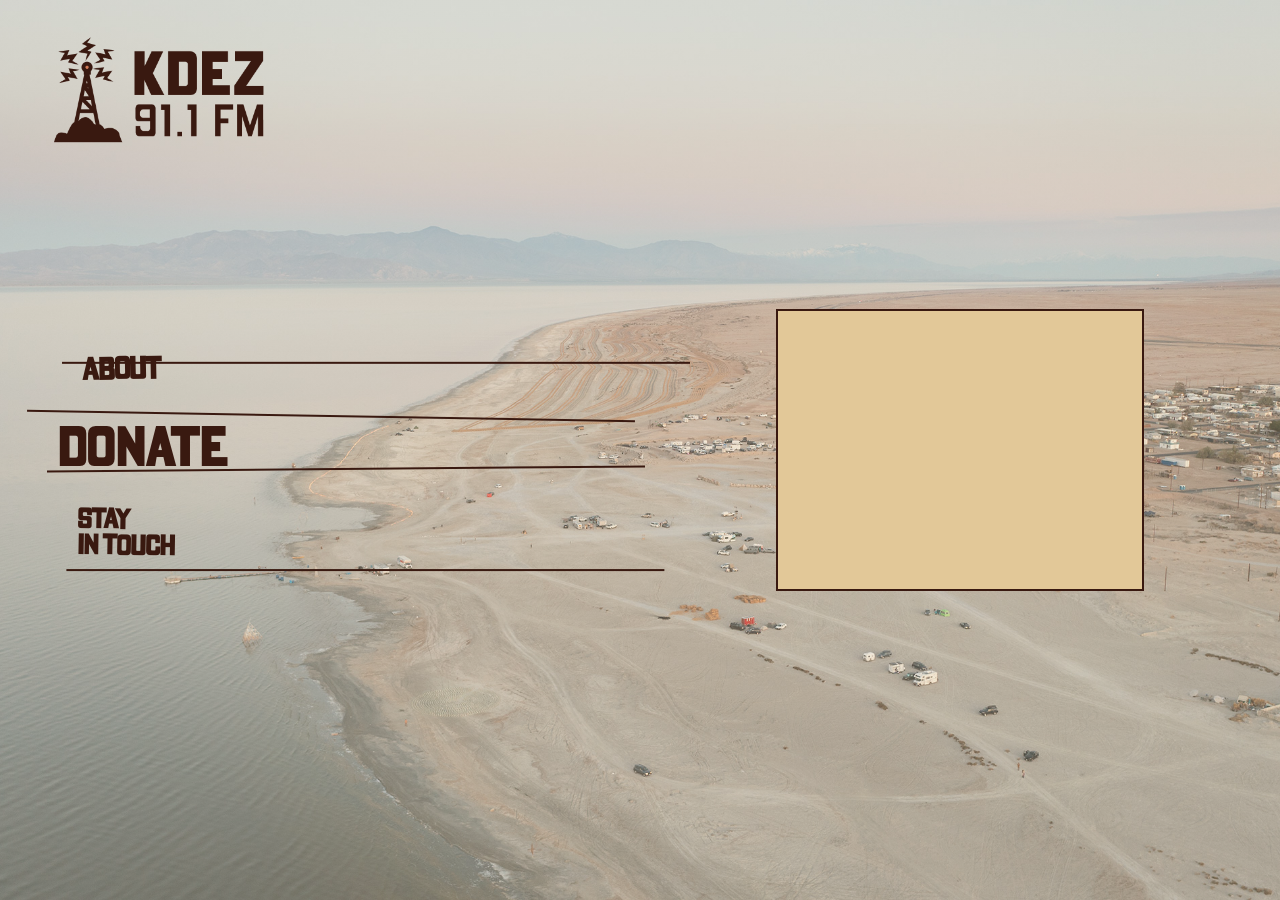
==== index.html @ b92d2cd9 "Initial commit: kdez911.fm site Co-Authored-By: Claude Opus 4.8 <noreply@anthropic.com>" ====
<!DOCTYPE html>
<html lang="en">
<head>
    <meta charset="UTF-8">
    <meta name="viewport" content="width=device-width, initial-scale=1.0">
    <title>KDEZ</title>
    <link rel="stylesheet" href="styles.css">
</head>
<body class="landing-page">
    <a href="index.html" style="position: absolute; top: 2rem; left: 2rem; z-index: 100;">
        <img src="KDEZ_Logo.webp" alt="KDEZ Logo" style="max-width: 250px; height: auto;">
    </a>
    <div class="container">
        <div class="content-wrapper">
            <nav class="chaotic-menu">
                <a href="about.html" class="menu-item size-l has-line offset-1">About</a>
                <a href="donate.html" class="menu-item size-xl has-lines-tb offset-2">Donate</a>
                <a href="stay-in-touch.html" class="menu-item size-m has-line-bottom offset-3">Stay<br>in Touch</a>
            </nav>
            
            <main class="content-area">
                <div class="text-content player-content">
                    <iframe src="http://5.78.179.167/public/kdez911/embed" 
                            frameborder="0" 
                            style="width: 100%; height: 100%; min-height: 150px; border: 0; background-color: var(--bg-color); flex: 1;">
                    </iframe>
                </div>
            </main>
        </div>
    </div>
</body>
</html>
---- styles.css ----
@font-face {
    font-family: 'LobbyCard';
    src: url('LobbyCardJNL.otf') format('opentype');
    font-weight: normal;
    font-style: normal;
}

@import url('https://fonts.googleapis.com/css2?family=Courier+Prime:ital,wght@0,400;0,700;1,400;1,700&display=swap');

:root {
    --bg-color: #e2c898;
    --text-color: #391910;
    --accent-color: #391910;
}

* {
    box-sizing: border-box;
    margin: 0;
    padding: 0;
}

body {
    background-color: var(--bg-color);
    color: var(--text-color);
    font-family: 'LobbyCard', monospace;
    overflow-x: hidden;
    min-height: 100vh;
    display: flex;
    justify-content: center;
}

body.landing-page {
    background-image: linear-gradient(rgba(226, 200, 152, 0.3), rgba(226, 200, 152, 0.3)), url('SCOTT_LONDON_0733-1-2.jpg');
    background-size: cover;
    background-position: center;
    background-attachment: fixed;
    background-color: var(--bg-color);
}

body.donate-page {
    background-image: linear-gradient(rgba(226, 200, 152, 0.3), rgba(226, 200, 152, 0.3)), url('VOSS_AMBIENCE-1.jpg');
    background-size: contain;
    background-repeat: no-repeat;
    background-position: center;
    background-attachment: fixed;
    background-color: var(--bg-color);
}

body.stay-in-touch-page {
    background-image: linear-gradient(rgba(226, 200, 152, 0.3), rgba(226, 200, 152, 0.3)), url('SLABS_KDEZ-4.jpg');
    background-size: cover;
    background-position: center;
    background-attachment: fixed;
    background-color: var(--bg-color);
}

.container {
    display: flex;
    width: 100%;
    max-width: 1200px;
    padding: 2rem;
    position: relative;
    min-height: 100vh;
    align-items: center;
}

/* --- Chaotic Menu --- */
.chaotic-menu {
    display: flex;
    flex-direction: column;
    justify-content: center;
    width: 50%;
    gap: 1.5rem;
    padding: 2.5rem 0;
}

.menu-item {
    text-decoration: none;
    color: var(--text-color);
    display: inline-block;
    position: relative;
    line-height: 0.8;
    letter-spacing: -2px;
    transition: transform 0.2s ease, text-shadow 0.2s ease;
}

.menu-item:hover {
    transform: scale(1.05) rotate(-2deg);
}

.size-l {
    font-size: 2rem;
}

.size-xl {
    font-size: 3.5rem;
}

.size-m {
    font-size: 1.8rem;
    line-height: 0.9;
}

.offset-1 {
    transform: translateX(10px) rotate(-1deg);
}

.offset-2 {
    transform: translateX(-15px) translateY(-10px);
    margin-top: 2rem;
}

.offset-3 {
    transform: translateX(5px) translateY(10px) rotate(1deg);
}

/* Lines going through text randomly */
.has-line::before {
    content: '';
    position: absolute;
    top: 50%;
    left: -20px;
    right: -40px;
    height: 2px;
    background-color: var(--text-color);
    opacity: 1;
    transform: rotate(1deg);
    z-index: -1;
    filter: url(#rough-edge); /* For later refinement if needed */
}

.has-line-bottom::after {
    content: '';
    position: absolute;
    bottom: -10px;
    left: -10px;
    right: -20px;
    height: 2px;
    background-color: var(--text-color);
    opacity: 1;
    transform: rotate(-1deg);
}

.has-lines-tb::before {
    content: '';
    position: absolute;
    top: -5px;
    left: -30px;
    right: -10px;
    height: 2px;
    background-color: var(--text-color);
    opacity: 1;
    transform: rotate(1deg);
}

.has-lines-tb::after {
    content: '';
    position: absolute;
    bottom: -5px;
    left: -10px;
    right: -20px;
    height: 2px;
    background-color: var(--text-color);
    opacity: 1;
    transform: rotate(-0.5deg);
}

/* --- Content Area --- */
.content-area {
    display: flex;
    flex-direction: column;
    justify-content: center;
    align-items: flex-end;
    width: 50%;
    position: relative;
    padding-right: 4rem;
}

.hero-text {
    display: flex;
    flex-direction: column;
    align-items: flex-end;
    margin-top: 10rem;
    position: relative;
}

.text-content {
    font-family: 'Courier Prime', monospace;
    font-size: 1rem;
    max-width: 600px;
    margin-top: 2rem;
    line-height: 1.6;
    background: rgba(226, 200, 152, 1);
    padding: 2rem;
    border: 2px solid var(--text-color);
}

.text-content p {
    margin-bottom: 1rem;
}

.text-content ul {
    margin-left: 2rem;
    margin-bottom: 1rem;
}

.yellow-scratch {
    color: var(--accent-color);
    font-size: 6rem;
    letter-spacing: -3px;
    transform: translateY(20px) translateX(-20px) rotate(-3deg);
    z-index: 2;
}

.black-scratch {
    color: var(--text-color);
    font-size: 8rem;
    letter-spacing: -5px;
    z-index: 1;
}



.content-wrapper {
    display: flex;
    width: 100%;
    align-items: stretch;
}

.player-content {
    margin-top: 0;
    height: 100%;
    display: flex;
    flex-direction: column;
}

/* Media Query for Mobile */
@media (max-width: 768px) {
    .container {
        flex-direction: column;
        padding-top: 6rem;
    }
    .content-wrapper {
        flex-direction: column;
        gap: 2rem;
    }
    .chaotic-menu {
        width: 100%;
        align-items: center;
        gap: 1rem;
    }
    .content-area {
        width: 100%;
        align-items: center;
        margin-top: 2rem;
        padding-right: 0;
    }
    .hero-text {
        align-items: center;
        margin-top: 2rem;
    }
    .text-content {
        padding: 1.5rem;
        font-size: 1rem;
        margin-top: 1rem;
    }
    .yellow-scratch {
        font-size: 4rem;
        transform: translateY(10px) translateX(-10px) rotate(-3deg);
    }
    .black-scratch {
        font-size: 5rem;
    }
    
    /* Make menu smaller on mobile */
    .size-l { font-size: 1.6rem; }
    .size-xl { font-size: 2.8rem; }
    .size-m { font-size: 1.4rem; }
    
    .offset-2 { margin-top: 1rem; }

    /* Shrink the absolute logo on mobile */
    a[href="index.html"] {
        top: 1rem !important;
        left: 1rem !important;
    }
    a[href="index.html"] img {
        max-width: 140px !important;
    }
    
    /* Donate Page Buttons */
    .form-style-btn {
        font-size: 2rem !important; /* Scale down slightly on mobile */
    }
}
/* --- Global Utilities --- */
.form-style-btn:hover {
    transform: scale(1.05) !important;
}

/* --- MailerLite Custom Styling --- */
.ml-embedded, .ml-embedded form, .ml-embedded div, .ml-embedded *,
[id^="mlb2-"], [id^="mlb2-"] *, .ml-form-embedContainer, .ml-form-align-center, .ml-form-embedWrapper {
    background-color: transparent !important;
    color: var(--text-color) !important;
    font-family: 'Courier Prime', monospace !important;
}

.ml-embedded h1, .ml-embedded h2, .ml-embedded h3, .ml-embedded h4, .ml-embedded p, [id^="mlb2-"] h1, [id^="mlb2-"] h2, [id^="mlb2-"] h3, [id^="mlb2-"] h4, [id^="mlb2-"] p {
    display: none !important;
}

.ml-embedded .ml-form-embedWrapper {
    padding: 0 !important;
}

.ml-embedded form {
    display: flex !important;
    flex-direction: column !important;
    gap: 1rem !important;
    max-width: 100% !important;
}

.ml-embedded input[type="email"], 
.ml-embedded input[type="text"] {
    padding: 1rem !important;
    font-family: 'Courier Prime', monospace !important;
    border: 2px solid var(--text-color) !important;
    background: var(--bg-color) !important;
    font-size: 1.25rem !important;
    color: var(--text-color) !important;
    box-shadow: none !important;
    border-radius: 0 !important;
    width: 100% !important;
    box-sizing: border-box !important;
}

.ml-embedded button {
    padding: 1rem !important;
    font-family: 'LobbyCard', monospace !important;
    font-size: 2.5rem !important;
    border: 2px solid var(--text-color) !important;
    background: var(--text-color) !important;
    color: var(--bg-color) !important;
    cursor: pointer !important;
    transition: transform 0.2s ease !important;
    border-radius: 0 !important;
    margin-top: 1rem !important;
    width: 100% !important;
}

.ml-embedded button:hover {
    transform: scale(1.05) !important;
}
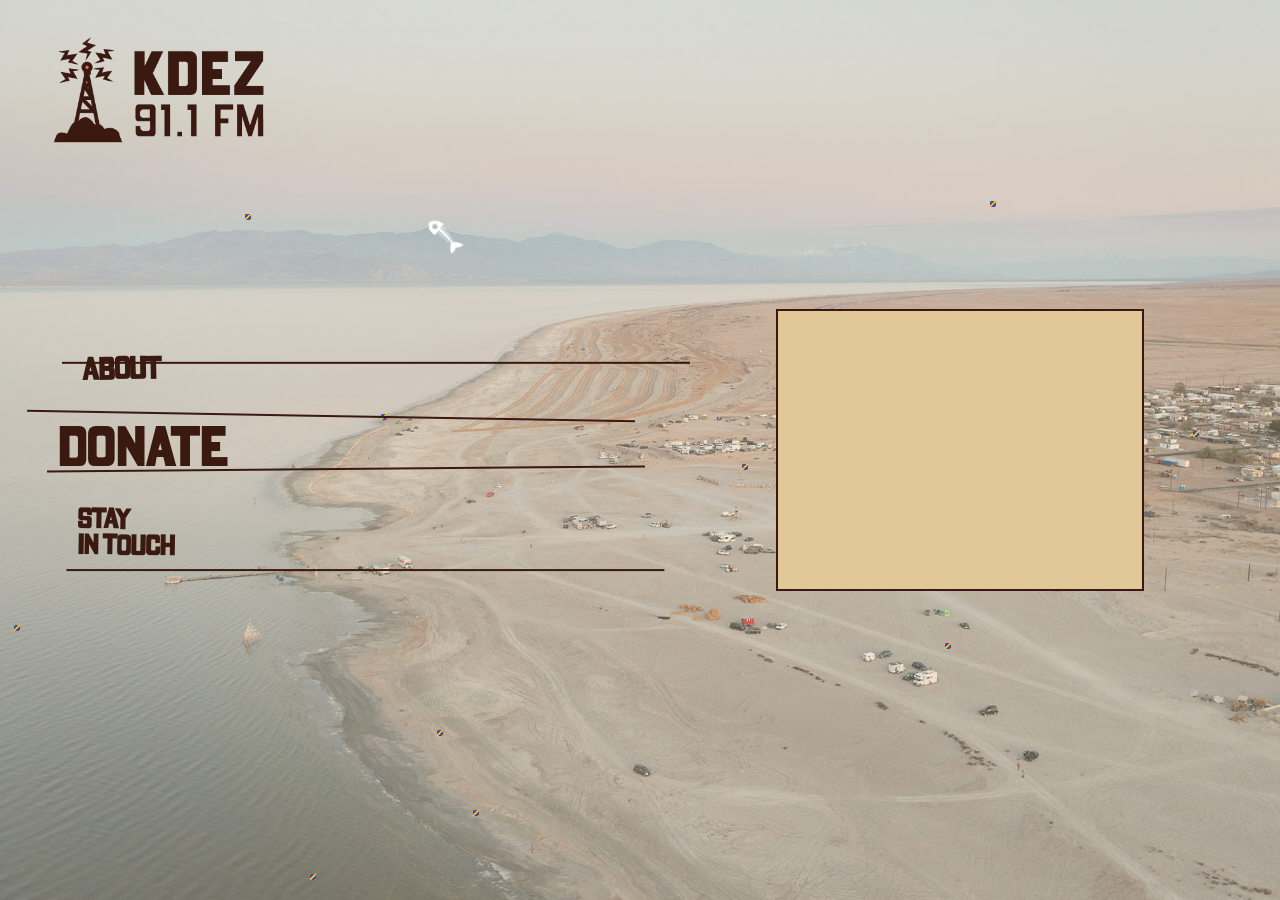
==== commit 69d0dbbc: "Add homepage animations: rainbow glitch gifs + fish dolphin-jump - Rainbow pixel-glitch gifs (6px) p" ====
--- a/index.html
+++ b/index.html
@@ -7,6 +7,8 @@
     <link rel="stylesheet" href="styles.css">
 </head>
 <body class="landing-page">
+    <div class="glitch-layer" id="glitchLayer" aria-hidden="true"></div>
+    <div class="fish-layer" id="fishLayer" aria-hidden="true"></div>
     <a href="index.html" style="position: absolute; top: 2rem; left: 2rem; z-index: 100;">
         <img src="KDEZ_Logo.webp" alt="KDEZ Logo" style="max-width: 250px; height: auto;">
     </a>
@@ -20,7 +22,7 @@
             
             <main class="content-area">
                 <div class="text-content player-content">
-                    <iframe src="http://5.78.179.167/public/kdez911/embed" 
+                    <iframe src="https://stream.kdez911.fm/public/kdez911/embed" 
                             frameborder="0" 
                             style="width: 100%; height: 100%; min-height: 150px; border: 0; background-color: var(--bg-color); flex: 1;">
                     </iframe>
@@ -28,5 +30,281 @@
             </main>
         </div>
     </div>
+
+    <script>
+    /* --- Shared water mask (controlNetH2O): single source of truth for both animations.
+       Opaque (alpha>128) pixels = the water region where the fish jump. --- */
+    window.KDEZ = window.KDEZ || {};
+    KDEZ.mask = (function () {
+        var MASK_SRC = 'SCOTT_LONDON_0733-1-2-controlNetH2O.png';
+        var BG_W = 2000, BG_H = 1333, MASK_W = 600, MASK_H = 400;
+        var data = null;   // mask RGBA bytes, or null if unreadable
+        var water = [];     // flat [mx, my, ...] opaque (water) pixels
+        var ready = false;
+        var cbs = [];
+
+        function rand(a, b) { return Math.random() * (b - a) + a; }
+
+        // background-size: cover, centered, fixed -> map mask space <-> screen
+        function mapping() {
+            var W = window.innerWidth, H = window.innerHeight;
+            var scale = Math.max(W / BG_W, H / BG_H);
+            var dispW = BG_W * scale, dispH = BG_H * scale;
+            var offX = (W - dispW) / 2, offY = (H - dispH) / 2;
+            return {
+                W: W, H: H,
+                toScreen: function (mx, my) {
+                    return { x: offX + (mx / MASK_W) * dispW, y: offY + (my / MASK_H) * dispH };
+                },
+                toMask: function (sx, sy) {
+                    return { mx: ((sx - offX) / dispW) * MASK_W, my: ((sy - offY) / dispH) * MASK_H };
+                }
+            };
+        }
+
+        function alphaAt(mx, my) {
+            mx |= 0; my |= 0;
+            if (!data || mx < 0 || my < 0 || mx >= MASK_W || my >= MASK_H) return 0;
+            return data[(my * MASK_W + mx) * 4 + 3];
+        }
+
+        // is this screen point over the opaque (water) region?
+        function isWater(sx, sy) {
+            if (!ready) return false;
+            var m = mapping().toMask(sx, sy);
+            return alphaAt(m.mx, m.my) > 128;
+        }
+
+        // pick a random on-screen water point (for the fish launch/landing)
+        function pickWater(map) {
+            if (!ready) return { x: rand(0, map.W), y: rand(0, map.H) };
+            for (var t = 0; t < 80; t++) {
+                var idx = Math.floor(rand(0, water.length / 2)) * 2;
+                var p = map.toScreen(water[idx], water[idx + 1]);
+                if (p.x >= 0 && p.x <= map.W && p.y >= 0 && p.y <= map.H) return p;
+            }
+            return null;
+        }
+
+        var img = new Image();
+        img.onload = function () {
+            try {
+                var c = document.createElement('canvas');
+                c.width = MASK_W; c.height = MASK_H;
+                var ctx = c.getContext('2d');
+                ctx.drawImage(img, 0, 0, MASK_W, MASK_H);
+                data = ctx.getImageData(0, 0, MASK_W, MASK_H).data;
+                var step = 4; // subsample for speed
+                for (var y = 0; y < MASK_H; y += step)
+                    for (var x = 0; x < MASK_W; x += step)
+                        if (data[(y * MASK_W + x) * 4 + 3] > 128) water.push(x, y);
+                ready = water.length > 0;
+            } catch (e) { ready = false; }
+            for (var i = 0; i < cbs.length; i++) cbs[i]();
+        };
+        img.onerror = function () { ready = false; for (var i = 0; i < cbs.length; i++) cbs[i](); };
+        img.src = MASK_SRC;
+
+        return {
+            mapping: mapping,
+            isWater: isWater,
+            pickWater: pickWater,
+            onReady: function (cb) { if (ready) cb(); else cbs.push(cb); },
+            isReady: function () { return ready; }
+        };
+    })();
+    </script>
+
+    <script>
+    (function () {
+        var layer = document.getElementById('glitchLayer');
+        if (!layer) return;
+
+        var GIF = 'rainbow_pixel_glitch.gif';
+        var MIN = 10;  // never fewer than this many on screen
+        var MAX = 20;  // never more than this many on screen
+        var count = 0;
+
+        function rand(min, max) { return Math.random() * (max - min) + min; }
+
+        function spawn() {
+            if (count >= MAX) return;
+            count++;
+
+            var img = document.createElement('img');
+            img.src = GIF;
+            img.alt = '';
+            img.className = 'glitch-gif';
+
+            var size = 6; // fixed 6px x 6px
+            img.style.width = size + 'px';
+            img.style.height = size + 'px';
+
+            // spawn everywhere EXCEPT the water area (where the fish jump)
+            var vw = document.documentElement.clientWidth;
+            var vh = document.documentElement.clientHeight;
+            var gx = 0, gy = 0;
+            for (var tries = 0; tries < 40; tries++) {
+                gx = rand(0, Math.max(0, vw - size));
+                gy = rand(0, Math.max(0, vh - size));
+                if (!KDEZ.mask.isWater(gx + size / 2, gy + size / 2)) break;
+            }
+            img.style.left = gx + 'px';
+            img.style.top = gy + 'px';
+
+            layer.appendChild(img); // appears instantly at full opacity
+
+            // live 6-16s, then disappear instantly and reveal the background
+            var life = rand(6000, 16000);
+            setTimeout(function () {
+                img.remove();
+                count--;
+            }, life);
+        }
+
+        // keep the population between MIN and MAX, with a varying target
+        setInterval(function () {
+            while (count < MIN) spawn();
+            if (count < MAX && Math.random() < 0.5) spawn();
+        }, 700);
+
+        // initial burst — fill to the minimum right away
+        while (count < MIN) spawn();
+    })();
+    </script>
+
+    <script>
+    /* --- Fish dolphin-jump animation, restricted to the mask's black area --- */
+    (function () {
+        var layer = document.getElementById('fishLayer');
+        if (!layer) return;
+
+        var FISH_SRC = 'fish.svg';
+        var HEAD_RIGHT = true;          // fish.svg faces head-right (eye on the right)
+        var MAX_FISH = 2;               // max simultaneous jumps
+
+        function rand(a, b) { return Math.random() * (b - a) + a; }
+
+        var started = false;
+        var active = 0;
+        var fishAspect = 1.7;
+
+        var fishImg = new Image();
+        fishImg.onload = function () {
+            if (fishImg.naturalWidth && fishImg.naturalHeight) {
+                fishAspect = fishImg.naturalWidth / fishImg.naturalHeight;
+            }
+        };
+        fishImg.src = FISH_SRC;
+
+        // launch/landing points come from the shared water mask (KDEZ.mask)
+        KDEZ.mask.onReady(startLoop);
+
+        function pickPointNear(map, A, minD, maxD) {
+            for (var t = 0; t < 120; t++) {
+                var p = KDEZ.mask.pickWater(map);
+                if (!p) continue;
+                var dx = p.x - A.x, dy = p.y - A.y;
+                var d = Math.sqrt(dx * dx + dy * dy);
+                if (d >= minD && d <= maxD && Math.abs(dy) < maxD * 0.4) return p;
+            }
+            return null;
+        }
+
+        // directional reveal mask along the fish's body axis (head = right)
+        function maskCss(side, reveal) {
+            var feather = 14, pct = reveal * 100;
+            if ((side === 'head') === HEAD_RIGHT) {
+                // visible region grows/lives on the RIGHT
+                var edge = 100 - pct;
+                return 'linear-gradient(to right, transparent 0%, transparent ' +
+                    Math.max(0, edge - feather) + '%, black ' + edge + '%, black 100%)';
+            } else {
+                // visible region lives on the LEFT
+                return 'linear-gradient(to right, black 0%, black ' + pct + '%, transparent ' +
+                    Math.min(100, pct + feather) + '%, transparent 100%)';
+            }
+        }
+        function setMask(img, css) {
+            img.style.webkitMaskImage = css;
+            img.style.maskImage = css;
+        }
+
+        function animateJump(A, B, map) {
+            var img = document.createElement('img');
+            img.src = FISH_SRC;
+            img.alt = '';
+            img.className = 'fish-jumper';
+
+            var fw = rand(48, 92); // a bit smaller
+            var fh = fw / fishAspect;
+            img.style.width = fw + 'px';
+            img.style.height = fh + 'px';
+            layer.appendChild(img);
+            active++;
+
+            var dist = Math.sqrt((B.x - A.x) * (B.x - A.x) + (B.y - A.y) * (B.y - A.y));
+            var arc = Math.min(360, Math.max(120, dist * 0.5)); // jump height (rounder, wider arc)
+            var dur = rand(2300, 3300); // larger = slower; raised the floor so the fastest aren't jarring
+            var EM = 0.16, SUB = 0.16; // emerge / submerge fractions
+            var start = null;
+
+            function frame(ts) {
+                if (start === null) start = ts;
+                var t = (ts - start) / dur;
+                if (t >= 1) { img.remove(); active--; return; }
+
+                var x = A.x + (B.x - A.x) * t;
+                var y = (A.y + (B.y - A.y) * t) - arc * Math.sin(Math.PI * t);
+
+                // orient along velocity so the head leads
+                var vx = (B.x - A.x);
+                var vy = (B.y - A.y) - arc * Math.PI * Math.cos(Math.PI * t);
+                var pos = 'translate(' + (x - fw / 2) + 'px,' + (y - fh / 2) + 'px) ';
+
+                if (vx >= 0) {
+                    // jumping left-to-right: rotate to follow the arc
+                    var ang = Math.atan2(vy, vx) * 180 / Math.PI;
+                    img.style.transform = pos + 'rotate(' + ang + 'deg)';
+                } else {
+                    // jumping right-to-left: flip across the vertical axis so the
+                    // fish faces left and stays upright (not rotated belly-up)
+                    var angL = Math.atan2(-vy, -vx) * 180 / Math.PI;
+                    img.style.transform = pos + 'rotate(' + angL + 'deg) scaleX(-1)';
+                }
+
+                // emerge head-first, then full body, then submerge head-first (tail last)
+                if (t < EM) { setMask(img, maskCss('head', t / EM)); }
+                else if (t > 1 - SUB) { setMask(img, maskCss('tail', (1 - t) / SUB)); }
+                else { setMask(img, 'none'); }
+
+                requestAnimationFrame(frame);
+            }
+            requestAnimationFrame(frame);
+        }
+
+        function jump() {
+            var map = KDEZ.mask.mapping();
+            var A = KDEZ.mask.pickWater(map);
+            if (!A) return;
+            // wide arc: require a generous horizontal span, relaxing once if needed,
+            // but always keep the landing inside the water — skip rather than escape it
+            var B = pickPointNear(map, A, map.W * 0.18, map.W * 0.36)
+                 || pickPointNear(map, A, map.W * 0.11, map.W * 0.20);
+            if (!B) return;
+            animateJump(A, B, map);
+        }
+
+        function tryJump() {
+            if (active < MAX_FISH) jump();
+            setTimeout(tryJump, rand(1400, 3800));
+        }
+        function startLoop() {
+            if (started) return;
+            started = true;
+            setTimeout(tryJump, 600);
+        }
+    })();
+    </script>
 </body>
 </html>
--- a/styles.css
+++ b/styles.css
@@ -35,6 +35,7 @@
     background-position: center;
     background-attachment: fixed;
     background-color: var(--bg-color);
+    overflow: hidden; /* pin the page so gif spawning never shifts content */
 }
 
 body.donate-page {
@@ -62,6 +63,41 @@
     position: relative;
     min-height: 100vh;
     align-items: center;
+    z-index: 1; /* sit above the glitch layer */
+}
+
+/* --- Rainbow glitch layer (landing page) ---
+   Sits above the fixed background image but below all content. */
+.glitch-layer {
+    position: fixed;
+    inset: 0;
+    z-index: 0;
+    overflow: hidden;
+    pointer-events: none; /* never block clicks on content */
+}
+
+.glitch-gif {
+    position: absolute;
+    opacity: 1;
+    image-rendering: pixelated;
+}
+
+/* --- Fish jump layer (landing page) ---
+   Same band as the glitch layer: above the background, below content. */
+.fish-layer {
+    position: fixed;
+    inset: 0;
+    z-index: 0;
+    overflow: hidden;
+    pointer-events: none;
+}
+
+.fish-jumper {
+    position: absolute;
+    top: 0;
+    left: 0;
+    transform-origin: center center;
+    will-change: transform, -webkit-mask-image, mask-image;
 }
 
 /* --- Chaotic Menu --- */
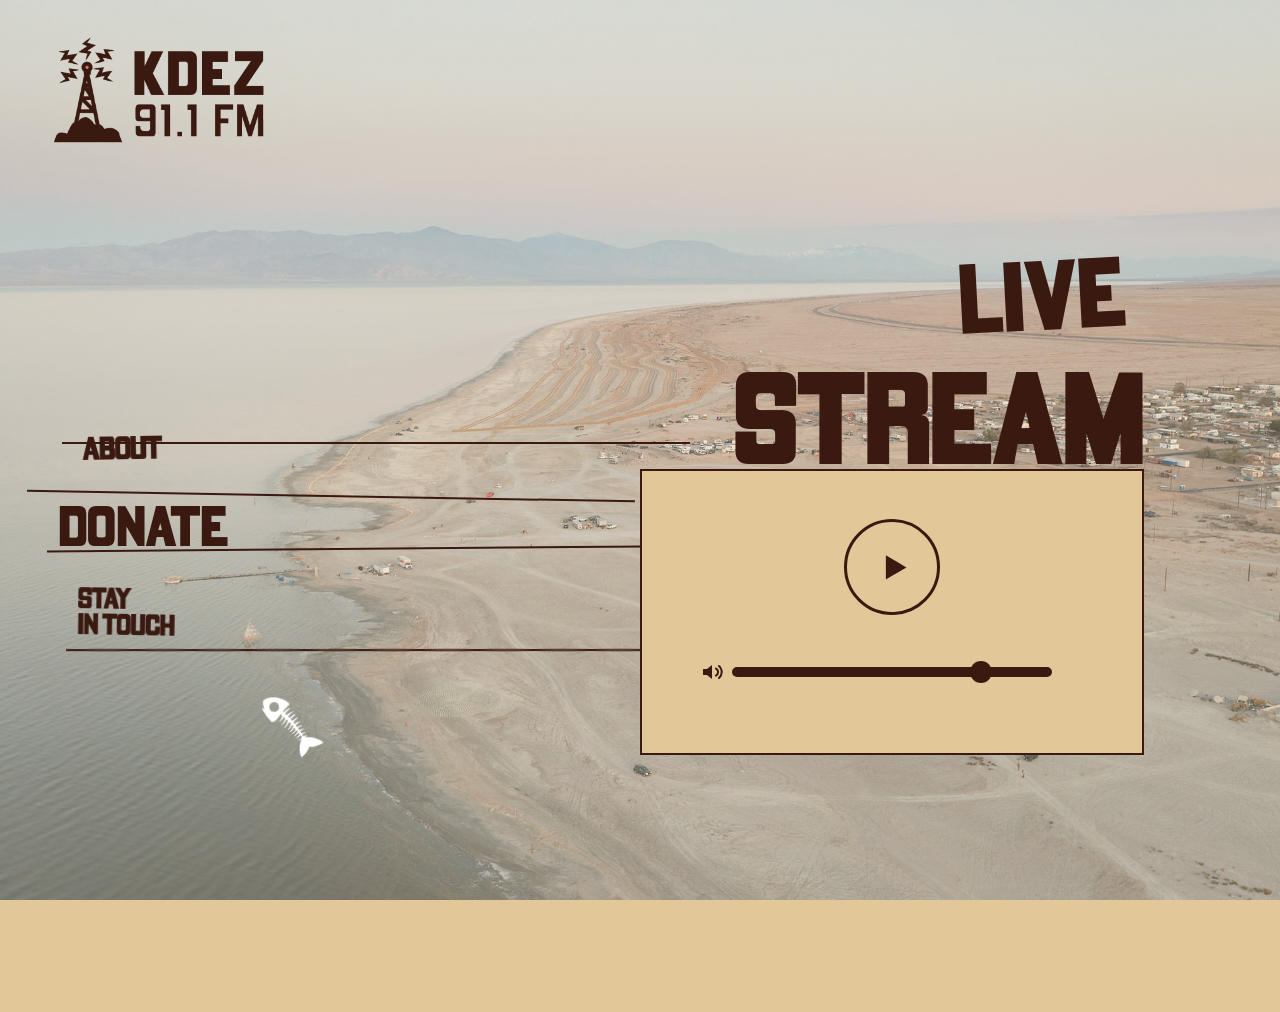
==== commit 42ac31c3: "Persistent player, soft-nav, and continuous background animations - Custom radio player (play/pause " ====
--- a/index.html
+++ b/index.html
@@ -5,306 +5,48 @@
     <meta name="viewport" content="width=device-width, initial-scale=1.0">
     <title>KDEZ</title>
     <link rel="stylesheet" href="styles.css">
+    <script src="app.js" defer></script>
 </head>
 <body class="landing-page">
-    <div class="glitch-layer" id="glitchLayer" aria-hidden="true"></div>
-    <div class="fish-layer" id="fishLayer" aria-hidden="true"></div>
-    <a href="index.html" style="position: absolute; top: 2rem; left: 2rem; z-index: 100;">
+    <a href="index.html" style="position: fixed; top: 2rem; left: 2rem; z-index: 100;">
         <img src="KDEZ_Logo.webp" alt="KDEZ Logo" style="max-width: 250px; height: auto;">
     </a>
     <div class="container">
-        <div class="content-wrapper">
-            <nav class="chaotic-menu">
+        <nav class="chaotic-menu">
                 <a href="about.html" class="menu-item size-l has-line offset-1">About</a>
                 <a href="donate.html" class="menu-item size-xl has-lines-tb offset-2">Donate</a>
                 <a href="stay-in-touch.html" class="menu-item size-m has-line-bottom offset-3">Stay<br>in Touch</a>
             </nav>
-            
+
             <main class="content-area">
+                <div class="hero-text">
+                    <span class="yellow-scratch">LIVE</span>
+                    <span class="black-scratch">STREAM</span>
+                </div>
                 <div class="text-content player-content">
-                    <iframe src="https://stream.kdez911.fm/public/kdez911/embed" 
-                            frameborder="0" 
-                            style="width: 100%; height: 100%; min-height: 150px; border: 0; background-color: var(--bg-color); flex: 1;">
-                    </iframe>
+                    <div class="radio-player">
+                        <button id="radioToggle" class="radio-play" type="button"
+                                aria-label="Play KDEZ 91.1 FM" aria-pressed="false">
+                            <svg class="radio-icon" viewBox="0 0 100 100" aria-hidden="true">
+                                <polygon class="icon-play" points="36,24 36,76 80,50"></polygon>
+                                <g class="icon-pause">
+                                    <rect x="31" y="26" width="13" height="48"></rect>
+                                    <rect x="56" y="26" width="13" height="48"></rect>
+                                </g>
+                            </svg>
+                        </button>
+                        <div class="radio-volume-row">
+                            <svg class="radio-volume-icon" viewBox="0 0 24 24" aria-hidden="true">
+                                <path class="spk" d="M3 9v6h4l5 4V5L7 9H3z"></path>
+                                <path class="vw" d="M16 8.5a4 4 0 0 1 0 7"></path>
+                                <path class="vw" d="M19 6a8 8 0 0 1 0 12"></path>
+                            </svg>
+                            <input id="radioVolume" class="radio-volume" type="range"
+                                   min="0" max="100" value="80" aria-label="Volume">
+                        </div>
+                    </div>
                 </div>
             </main>
-        </div>
     </div>
-
-    <script>
-    /* --- Shared water mask (controlNetH2O): single source of truth for both animations.
-       Opaque (alpha>128) pixels = the water region where the fish jump. --- */
-    window.KDEZ = window.KDEZ || {};
-    KDEZ.mask = (function () {
-        var MASK_SRC = 'SCOTT_LONDON_0733-1-2-controlNetH2O.png';
-        var BG_W = 2000, BG_H = 1333, MASK_W = 600, MASK_H = 400;
-        var data = null;   // mask RGBA bytes, or null if unreadable
-        var water = [];     // flat [mx, my, ...] opaque (water) pixels
-        var ready = false;
-        var cbs = [];
-
-        function rand(a, b) { return Math.random() * (b - a) + a; }
-
-        // background-size: cover, centered, fixed -> map mask space <-> screen
-        function mapping() {
-            var W = window.innerWidth, H = window.innerHeight;
-            var scale = Math.max(W / BG_W, H / BG_H);
-            var dispW = BG_W * scale, dispH = BG_H * scale;
-            var offX = (W - dispW) / 2, offY = (H - dispH) / 2;
-            return {
-                W: W, H: H,
-                toScreen: function (mx, my) {
-                    return { x: offX + (mx / MASK_W) * dispW, y: offY + (my / MASK_H) * dispH };
-                },
-                toMask: function (sx, sy) {
-                    return { mx: ((sx - offX) / dispW) * MASK_W, my: ((sy - offY) / dispH) * MASK_H };
-                }
-            };
-        }
-
-        function alphaAt(mx, my) {
-            mx |= 0; my |= 0;
-            if (!data || mx < 0 || my < 0 || mx >= MASK_W || my >= MASK_H) return 0;
-            return data[(my * MASK_W + mx) * 4 + 3];
-        }
-
-        // is this screen point over the opaque (water) region?
-        function isWater(sx, sy) {
-            if (!ready) return false;
-            var m = mapping().toMask(sx, sy);
-            return alphaAt(m.mx, m.my) > 128;
-        }
-
-        // pick a random on-screen water point (for the fish launch/landing)
-        function pickWater(map) {
-            if (!ready) return { x: rand(0, map.W), y: rand(0, map.H) };
-            for (var t = 0; t < 80; t++) {
-                var idx = Math.floor(rand(0, water.length / 2)) * 2;
-                var p = map.toScreen(water[idx], water[idx + 1]);
-                if (p.x >= 0 && p.x <= map.W && p.y >= 0 && p.y <= map.H) return p;
-            }
-            return null;
-        }
-
-        var img = new Image();
-        img.onload = function () {
-            try {
-                var c = document.createElement('canvas');
-                c.width = MASK_W; c.height = MASK_H;
-                var ctx = c.getContext('2d');
-                ctx.drawImage(img, 0, 0, MASK_W, MASK_H);
-                data = ctx.getImageData(0, 0, MASK_W, MASK_H).data;
-                var step = 4; // subsample for speed
-                for (var y = 0; y < MASK_H; y += step)
-                    for (var x = 0; x < MASK_W; x += step)
-                        if (data[(y * MASK_W + x) * 4 + 3] > 128) water.push(x, y);
-                ready = water.length > 0;
-            } catch (e) { ready = false; }
-            for (var i = 0; i < cbs.length; i++) cbs[i]();
-        };
-        img.onerror = function () { ready = false; for (var i = 0; i < cbs.length; i++) cbs[i](); };
-        img.src = MASK_SRC;
-
-        return {
-            mapping: mapping,
-            isWater: isWater,
-            pickWater: pickWater,
-            onReady: function (cb) { if (ready) cb(); else cbs.push(cb); },
-            isReady: function () { return ready; }
-        };
-    })();
-    </script>
-
-    <script>
-    (function () {
-        var layer = document.getElementById('glitchLayer');
-        if (!layer) return;
-
-        var GIF = 'rainbow_pixel_glitch.gif';
-        var MIN = 10;  // never fewer than this many on screen
-        var MAX = 20;  // never more than this many on screen
-        var count = 0;
-
-        function rand(min, max) { return Math.random() * (max - min) + min; }
-
-        function spawn() {
-            if (count >= MAX) return;
-            count++;
-
-            var img = document.createElement('img');
-            img.src = GIF;
-            img.alt = '';
-            img.className = 'glitch-gif';
-
-            var size = 6; // fixed 6px x 6px
-            img.style.width = size + 'px';
-            img.style.height = size + 'px';
-
-            // spawn everywhere EXCEPT the water area (where the fish jump)
-            var vw = document.documentElement.clientWidth;
-            var vh = document.documentElement.clientHeight;
-            var gx = 0, gy = 0;
-            for (var tries = 0; tries < 40; tries++) {
-                gx = rand(0, Math.max(0, vw - size));
-                gy = rand(0, Math.max(0, vh - size));
-                if (!KDEZ.mask.isWater(gx + size / 2, gy + size / 2)) break;
-            }
-            img.style.left = gx + 'px';
-            img.style.top = gy + 'px';
-
-            layer.appendChild(img); // appears instantly at full opacity
-
-            // live 6-16s, then disappear instantly and reveal the background
-            var life = rand(6000, 16000);
-            setTimeout(function () {
-                img.remove();
-                count--;
-            }, life);
-        }
-
-        // keep the population between MIN and MAX, with a varying target
-        setInterval(function () {
-            while (count < MIN) spawn();
-            if (count < MAX && Math.random() < 0.5) spawn();
-        }, 700);
-
-        // initial burst — fill to the minimum right away
-        while (count < MIN) spawn();
-    })();
-    </script>
-
-    <script>
-    /* --- Fish dolphin-jump animation, restricted to the mask's black area --- */
-    (function () {
-        var layer = document.getElementById('fishLayer');
-        if (!layer) return;
-
-        var FISH_SRC = 'fish.svg';
-        var HEAD_RIGHT = true;          // fish.svg faces head-right (eye on the right)
-        var MAX_FISH = 2;               // max simultaneous jumps
-
-        function rand(a, b) { return Math.random() * (b - a) + a; }
-
-        var started = false;
-        var active = 0;
-        var fishAspect = 1.7;
-
-        var fishImg = new Image();
-        fishImg.onload = function () {
-            if (fishImg.naturalWidth && fishImg.naturalHeight) {
-                fishAspect = fishImg.naturalWidth / fishImg.naturalHeight;
-            }
-        };
-        fishImg.src = FISH_SRC;
-
-        // launch/landing points come from the shared water mask (KDEZ.mask)
-        KDEZ.mask.onReady(startLoop);
-
-        function pickPointNear(map, A, minD, maxD) {
-            for (var t = 0; t < 120; t++) {
-                var p = KDEZ.mask.pickWater(map);
-                if (!p) continue;
-                var dx = p.x - A.x, dy = p.y - A.y;
-                var d = Math.sqrt(dx * dx + dy * dy);
-                if (d >= minD && d <= maxD && Math.abs(dy) < maxD * 0.4) return p;
-            }
-            return null;
-        }
-
-        // directional reveal mask along the fish's body axis (head = right)
-        function maskCss(side, reveal) {
-            var feather = 14, pct = reveal * 100;
-            if ((side === 'head') === HEAD_RIGHT) {
-                // visible region grows/lives on the RIGHT
-                var edge = 100 - pct;
-                return 'linear-gradient(to right, transparent 0%, transparent ' +
-                    Math.max(0, edge - feather) + '%, black ' + edge + '%, black 100%)';
-            } else {
-                // visible region lives on the LEFT
-                return 'linear-gradient(to right, black 0%, black ' + pct + '%, transparent ' +
-                    Math.min(100, pct + feather) + '%, transparent 100%)';
-            }
-        }
-        function setMask(img, css) {
-            img.style.webkitMaskImage = css;
-            img.style.maskImage = css;
-        }
-
-        function animateJump(A, B, map) {
-            var img = document.createElement('img');
-            img.src = FISH_SRC;
-            img.alt = '';
-            img.className = 'fish-jumper';
-
-            var fw = rand(48, 92); // a bit smaller
-            var fh = fw / fishAspect;
-            img.style.width = fw + 'px';
-            img.style.height = fh + 'px';
-            layer.appendChild(img);
-            active++;
-
-            var dist = Math.sqrt((B.x - A.x) * (B.x - A.x) + (B.y - A.y) * (B.y - A.y));
-            var arc = Math.min(360, Math.max(120, dist * 0.5)); // jump height (rounder, wider arc)
-            var dur = rand(2300, 3300); // larger = slower; raised the floor so the fastest aren't jarring
-            var EM = 0.16, SUB = 0.16; // emerge / submerge fractions
-            var start = null;
-
-            function frame(ts) {
-                if (start === null) start = ts;
-                var t = (ts - start) / dur;
-                if (t >= 1) { img.remove(); active--; return; }
-
-                var x = A.x + (B.x - A.x) * t;
-                var y = (A.y + (B.y - A.y) * t) - arc * Math.sin(Math.PI * t);
-
-                // orient along velocity so the head leads
-                var vx = (B.x - A.x);
-                var vy = (B.y - A.y) - arc * Math.PI * Math.cos(Math.PI * t);
-                var pos = 'translate(' + (x - fw / 2) + 'px,' + (y - fh / 2) + 'px) ';
-
-                if (vx >= 0) {
-                    // jumping left-to-right: rotate to follow the arc
-                    var ang = Math.atan2(vy, vx) * 180 / Math.PI;
-                    img.style.transform = pos + 'rotate(' + ang + 'deg)';
-                } else {
-                    // jumping right-to-left: flip across the vertical axis so the
-                    // fish faces left and stays upright (not rotated belly-up)
-                    var angL = Math.atan2(-vy, -vx) * 180 / Math.PI;
-                    img.style.transform = pos + 'rotate(' + angL + 'deg) scaleX(-1)';
-                }
-
-                // emerge head-first, then full body, then submerge head-first (tail last)
-                if (t < EM) { setMask(img, maskCss('head', t / EM)); }
-                else if (t > 1 - SUB) { setMask(img, maskCss('tail', (1 - t) / SUB)); }
-                else { setMask(img, 'none'); }
-
-                requestAnimationFrame(frame);
-            }
-            requestAnimationFrame(frame);
-        }
-
-        function jump() {
-            var map = KDEZ.mask.mapping();
-            var A = KDEZ.mask.pickWater(map);
-            if (!A) return;
-            // wide arc: require a generous horizontal span, relaxing once if needed,
-            // but always keep the landing inside the water — skip rather than escape it
-            var B = pickPointNear(map, A, map.W * 0.18, map.W * 0.36)
-                 || pickPointNear(map, A, map.W * 0.11, map.W * 0.20);
-            if (!B) return;
-            animateJump(A, B, map);
-        }
-
-        function tryJump() {
-            if (active < MAX_FISH) jump();
-            setTimeout(tryJump, rand(1400, 3800));
-        }
-        function startLoop() {
-            if (started) return;
-            started = true;
-            setTimeout(tryJump, 600);
-        }
-    })();
-    </script>
 </body>
 </html>
--- a/styles.css
+++ b/styles.css
@@ -11,6 +11,7 @@
     --bg-color: #e2c898;
     --text-color: #391910;
     --accent-color: #391910;
+    --tod-overlay: rgba(226, 200, 152, 0.3); /* time-of-day tint, set by JS (Pacific time) */
 }
 
 * {
@@ -30,18 +31,24 @@
 }
 
 body.landing-page {
-    background-image: linear-gradient(rgba(226, 200, 152, 0.3), rgba(226, 200, 152, 0.3)), url('SCOTT_LONDON_0733-1-2.jpg');
+    background-image: linear-gradient(var(--tod-overlay), var(--tod-overlay)), url('SCOTT_LONDON_0733-1-2.jpg');
     background-size: cover;
     background-position: center;
     background-attachment: fixed;
     background-color: var(--bg-color);
-    overflow: hidden; /* pin the page so gif spawning never shifts content */
+}
+
+body.about-page {
+    background-image: linear-gradient(rgba(226, 200, 152, 0.3), rgba(226, 200, 152, 0.3)), url('bg-about-4.jpg');
+    background-size: cover;
+    background-position: center;
+    background-attachment: fixed;
+    background-color: var(--bg-color);
 }
 
 body.donate-page {
     background-image: linear-gradient(rgba(226, 200, 152, 0.3), rgba(226, 200, 152, 0.3)), url('VOSS_AMBIENCE-1.jpg');
-    background-size: contain;
-    background-repeat: no-repeat;
+    background-size: cover;
     background-position: center;
     background-attachment: fixed;
     background-color: var(--bg-color);
@@ -61,6 +68,7 @@
     max-width: 1200px;
     padding: 2rem;
     position: relative;
+    top: 3rem; /* shift all page content down a bit (every page) */
     min-height: 100vh;
     align-items: center;
     z-index: 1; /* sit above the glitch layer */
@@ -71,7 +79,7 @@
 .glitch-layer {
     position: fixed;
     inset: 0;
-    z-index: 0;
+    z-index: -1;
     overflow: hidden;
     pointer-events: none; /* never block clicks on content */
 }
@@ -79,7 +87,21 @@
 .glitch-gif {
     position: absolute;
     opacity: 1;
-    image-rendering: pixelated;
+    /* lightweight rainbow "pixel glitch" — a solid square cycling colors instead of
+       an animated GIF, so hundreds of instances stay cheap. Per-instance duration
+       and (negative) delay are set in JS to desync them. */
+    animation: rainbow-glitch 0.8s steps(1, end) infinite;
+}
+
+@keyframes rainbow-glitch {
+    0%   { background: #ff45e6; }
+    14%  { background: #6c00fb; }
+    28%  { background: #df0d41; }
+    43%  { background: #fa4a16; }
+    57%  { background: #f8cc00; }
+    71%  { background: #1ca06e; }
+    86%  { background: #191eec; }
+    100% { background: #ff45e6; }
 }
 
 /* --- Fish jump layer (landing page) ---
@@ -87,9 +109,19 @@
 .fish-layer {
     position: fixed;
     inset: 0;
-    z-index: 0;
+    z-index: -1;
     overflow: hidden;
     pointer-events: none;
+}
+
+/* The animations run persistently on every page (so they never restart on
+   navigation). On mobile they're visible site-wide; on desktop they only show on
+   the landing page (they keep running underneath, just hidden elsewhere). */
+@media (min-width: 769px) {
+    body:not(.landing-page) .glitch-layer,
+    body:not(.landing-page) .fish-layer {
+        display: none;
+    }
 }
 
 .fish-jumper {
@@ -108,6 +140,20 @@
     width: 50%;
     gap: 1.5rem;
     padding: 2.5rem 0;
+}
+
+/* Inner pages place the nav directly in .container (homepage wraps it in
+   .content-wrapper, so this doesn't match there). Pin it to the viewport's
+   vertical center so it stays put even when page content is taller than the
+   viewport (e.g. the About page) instead of drifting down with the content.
+   Desktop only — the mobile layout stacks the nav. */
+@media (min-width: 769px) {
+    .container > .chaotic-menu {
+        align-self: flex-start;
+        height: 100vh;
+        position: sticky; /* stay pinned while the page scrolls */
+        top: 0;
+    }
 }
 
 .menu-item {
@@ -210,6 +256,34 @@
     width: 50%;
     position: relative;
     padding-right: 4rem;
+    margin-top: 5rem;
+}
+
+/* Every page (all now share the same structure — nav + content-area directly in
+   .container): lift the heading to the top and drop the box to ~viewport center
+   (50vh minus half the box height), so the heading-to-box gap matches across all
+   pages including the homepage player. The heading is absolutely positioned so it
+   never pushes the box, and kept to one line so blocks are equal height.
+   Desktop only — mobile keeps its centered, stacked layout. */
+@media (min-width: 769px) {
+    .container > .content-area:has(.hero-text) {
+        align-self: stretch;
+        justify-content: flex-start;
+        position: relative;
+    }
+    .container > .content-area:has(.hero-text) .hero-text {
+        position: absolute;
+        top: 3rem;
+        right: 4rem;
+        margin-top: 0;
+    }
+    .container > .content-area:has(.hero-text) .text-content {
+        margin-top: calc(50vh - 141px); /* begin at the homepage player box's top */
+    }
+    .yellow-scratch,
+    .black-scratch {
+        white-space: nowrap; /* one line so the heading blocks are equal height */
+    }
 }
 
 .hero-text {
@@ -265,16 +339,202 @@
 
 .player-content {
     margin-top: 0;
-    height: 100%;
+    height: auto;
+    min-height: 286px; /* match the Stay-in-Touch box height */
+    width: 100%; /* fill the column like the old iframe did, so the box keeps its width */
     display: flex;
     flex-direction: column;
+}
+
+/* --- Custom radio player (big play button + volume) --- */
+.radio-player {
+    flex: 1;
+    min-height: 150px; /* keep the same box height as the old iframe */
+    display: flex;
+    flex-direction: column;
+    align-items: center;
+    justify-content: center;
+    gap: 1.5rem;
+}
+
+.radio-play {
+    width: 96px;
+    height: 96px;
+    flex: 0 0 auto; /* never shrink in a flex row, so it stays a perfect circle */
+    border-radius: 50%;
+    border: 3px solid var(--text-color);
+    background: transparent;
+    cursor: pointer;
+    padding: 0;
+    display: flex;
+    align-items: center;
+    justify-content: center;
+    transform: translateY(-28px); /* nudge up */
+    transition: transform 0.2s ease, background 0.2s ease;
+}
+
+.radio-play:hover {
+    transform: translateY(-28px) scale(1.06);
+    background: rgba(57, 25, 16, 0.08);
+}
+
+.radio-icon {
+    width: 52%;
+    height: 52%;
+    display: block;
+}
+
+.radio-icon polygon,
+.radio-icon rect {
+    fill: var(--text-color);
+}
+
+.icon-pause { display: none; }
+.radio-play.is-playing .icon-play { display: none; }
+.radio-play.is-playing .icon-pause { display: block; }
+
+.radio-play.is-loading {
+    animation: radio-pulse 1s ease-in-out infinite;
+}
+
+@keyframes radio-pulse {
+    0%, 100% { opacity: 1; }
+    50% { opacity: 0.45; }
+}
+
+.radio-volume-row {
+    display: flex;
+    align-items: center;
+    gap: 0.6rem;
+    width: 80%;
+    max-width: 320px;
+}
+
+.radio-volume-icon {
+    width: 24px;
+    height: 24px;
+    flex: 0 0 auto;
+    color: var(--text-color);
+}
+.radio-volume-icon .spk { fill: currentColor; }
+.radio-volume-icon .vw {
+    fill: none;
+    stroke: currentColor;
+    stroke-width: 2;
+    stroke-linecap: round;
+}
+
+/* Homepage player: center the slider under the play button. The icon is taken
+   out of the flow (hangs to the left) so it doesn't shift the slider's centering. */
+.radio-player .radio-volume-row {
+    position: relative;
+}
+.radio-player .radio-volume-icon {
+    position: absolute;
+    right: 100%;
+    margin-right: 0.5rem;
+    top: 50%;
+    transform: translateY(-50%);
+}
+
+.radio-volume {
+    -webkit-appearance: none;
+    appearance: none;
+    flex: 1;
+    height: 10px;
+    background: var(--text-color);
+    border-radius: 5px;
+    outline: none;
+    cursor: pointer;
+}
+
+.radio-volume::-webkit-slider-thumb {
+    -webkit-appearance: none;
+    appearance: none;
+    width: 22px;
+    height: 22px;
+    border-radius: 50%;
+    background: var(--text-color);
+    border: 2px solid transparent;
+    cursor: pointer;
+}
+
+.radio-volume::-moz-range-thumb {
+    width: 22px;
+    height: 22px;
+    border-radius: 50%;
+    background: var(--text-color);
+    border: 2px solid transparent;
+    cursor: pointer;
+}
+
+/* --- Persistent mini player (shown on every page except the landing hero) --- */
+#miniPlayer {
+    position: fixed;
+    top: 2rem;
+    right: 2rem;
+    z-index: 200;
+    display: flex;
+    align-items: center;
+    gap: 1rem;
+    padding: 0.6rem 1.1rem;
+    background: rgba(226, 200, 152, 0.92);
+    border: 2px solid var(--text-color);
+}
+
+#miniPlayer.is-hidden {
+    display: none;
+}
+
+.radio-play--mini {
+    width: 42px;
+    height: 42px;
+    border-width: 2px;
+    transform: none; /* override the big player's upward nudge */
+}
+
+.radio-play--mini:hover {
+    transform: scale(1.06);
+}
+
+#miniPlayer .radio-volume-row {
+    width: 150px;
+}
+
+@media (max-width: 768px) {
+    /* frameless, like the homepage player; span from past the logo to the edge so
+       the slider fills the width between the volume icon and the viewport edge */
+    #miniPlayer {
+        top: 1rem;
+        left: 10.5rem; /* clear the logo on the left */
+        right: 2.5rem; /* pull in so the slider isn't cramped against the edge */
+        height: 70px;  /* = the 140px logo's height; contents center vertically with the logo */
+        padding: 0;
+        gap: 0.5rem;
+        background: transparent;
+        border: 0;
+    }
+    #miniPlayer .radio-volume-row {
+        flex: 1;
+        width: auto;
+        max-width: none;
+    }
 }
 
 /* Media Query for Mobile */
 @media (max-width: 768px) {
     .container {
         flex-direction: column;
-        padding-top: 6rem;
+        padding-top: 3rem;
+    }
+    /* Mobile: the homepage background (Salton Sea aerial + time-of-day overlay) is
+       used across the whole site, shifted left to show more of the water edge. */
+    body.landing-page,
+    body.about-page,
+    body.donate-page,
+    body.stay-in-touch-page {
+        background-image: linear-gradient(var(--tod-overlay), var(--tod-overlay)), url('SCOTT_LONDON_0733-1-2.jpg');
+        background-position: 20% center;
     }
     .content-wrapper {
         flex-direction: column;
@@ -284,16 +544,33 @@
         width: 100%;
         align-items: center;
         gap: 1rem;
+        order: 2; /* nav sits below the content, full width */
     }
     .content-area {
         width: 100%;
         align-items: center;
-        margin-top: 2rem;
+        margin-top: 0;
         padding-right: 0;
+        order: 1;
+    }
+
+    /* Player on mobile: filled button with a golden play icon, and a frameless,
+       background-less box. */
+    .player-content {
+        background: transparent;
+        border: 0;
+        margin-top: 0;
+    }
+    .radio-play {
+        background: var(--text-color);
+    }
+    .radio-icon polygon,
+    .radio-icon rect {
+        fill: var(--bg-color);
     }
     .hero-text {
         align-items: center;
-        margin-top: 2rem;
+        margin-top: 0;
     }
     .text-content {
         padding: 1.5rem;
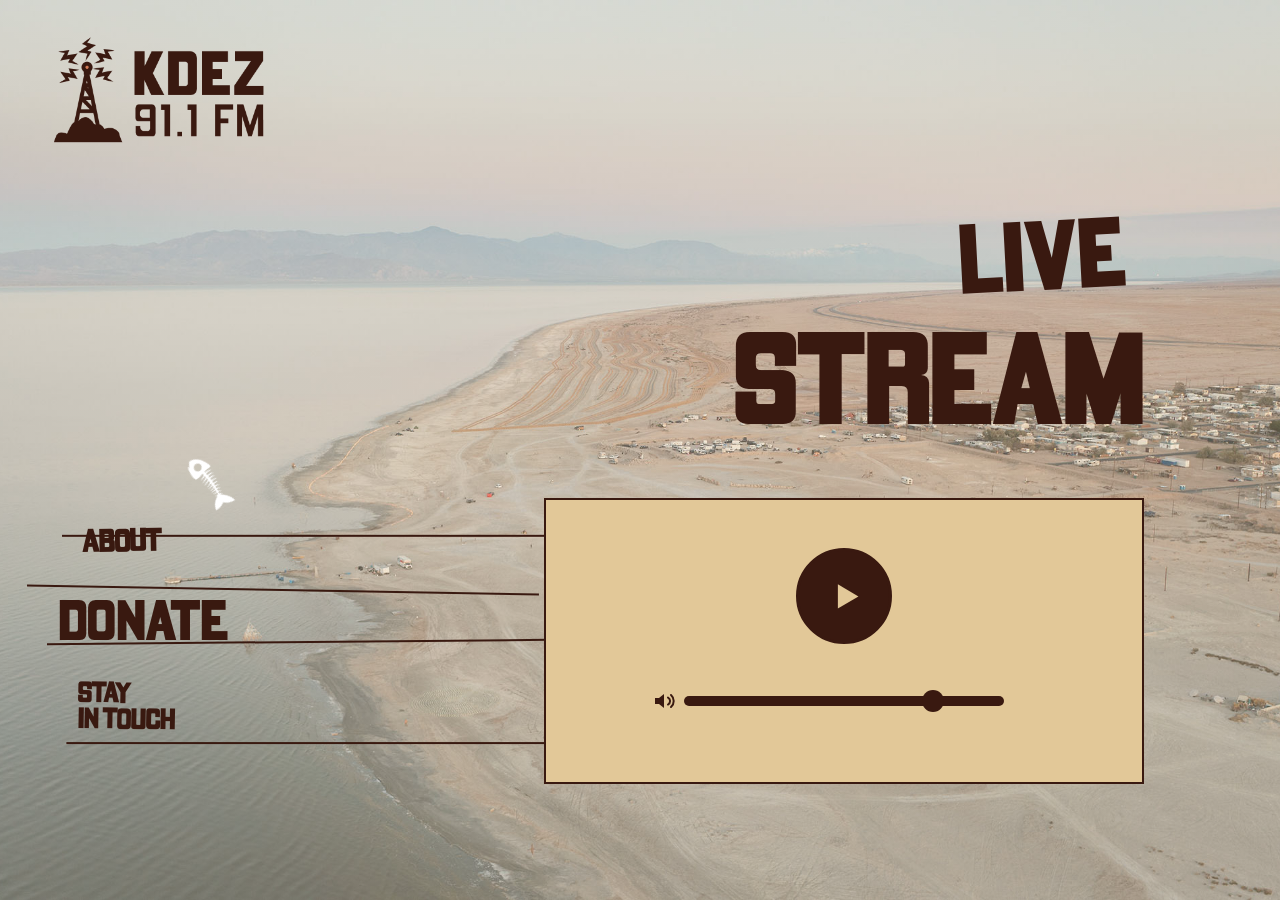
==== commit 69240533: "Desktop layout consistency + mobile player refinements - Desktop: 2-column grid — hero top-right, na" ====
--- a/index.html
+++ b/index.html
@@ -12,6 +12,10 @@
         <img src="KDEZ_Logo.webp" alt="KDEZ Logo" style="max-width: 250px; height: auto;">
     </a>
     <div class="container">
+        <div class="hero-text">
+            <span class="yellow-scratch">LIVE</span>
+            <span class="black-scratch">STREAM</span>
+        </div>
         <nav class="chaotic-menu">
                 <a href="about.html" class="menu-item size-l has-line offset-1">About</a>
                 <a href="donate.html" class="menu-item size-xl has-lines-tb offset-2">Donate</a>
@@ -19,10 +23,6 @@
             </nav>
 
             <main class="content-area">
-                <div class="hero-text">
-                    <span class="yellow-scratch">LIVE</span>
-                    <span class="black-scratch">STREAM</span>
-                </div>
                 <div class="text-content player-content">
                     <div class="radio-player">
                         <button id="radioToggle" class="radio-play" type="button"
--- a/styles.css
+++ b/styles.css
@@ -140,20 +140,6 @@
     width: 50%;
     gap: 1.5rem;
     padding: 2.5rem 0;
-}
-
-/* Inner pages place the nav directly in .container (homepage wraps it in
-   .content-wrapper, so this doesn't match there). Pin it to the viewport's
-   vertical center so it stays put even when page content is taller than the
-   viewport (e.g. the About page) instead of drifting down with the content.
-   Desktop only — the mobile layout stacks the nav. */
-@media (min-width: 769px) {
-    .container > .chaotic-menu {
-        align-self: flex-start;
-        height: 100vh;
-        position: sticky; /* stay pinned while the page scrolls */
-        top: 0;
-    }
 }
 
 .menu-item {
@@ -259,30 +245,52 @@
     margin-top: 5rem;
 }
 
-/* Every page (all now share the same structure — nav + content-area directly in
-   .container): lift the heading to the top and drop the box to ~viewport center
-   (50vh minus half the box height), so the heading-to-box gap matches across all
-   pages including the homepage player. The heading is absolutely positioned so it
-   never pushes the box, and kept to one line so blocks are equal height.
-   Desktop only — mobile keeps its centered, stacked layout. */
+/* Desktop layout — 2-column grid for consistency across every page:
+   - hero text: top of the RIGHT column (row 1)
+   - main nav:  LEFT column, 2rem below the hero (row 2)
+   - content box: RIGHT column, its top 1rem above the nav's top (row 2)
+   Row 1 auto-sizes to the hero, so the nav and box land at the same positions
+   relative to the hero on every page. */
 @media (min-width: 769px) {
-    .container > .content-area:has(.hero-text) {
-        align-self: stretch;
-        justify-content: flex-start;
-        position: relative;
-    }
-    .container > .content-area:has(.hero-text) .hero-text {
-        position: absolute;
-        top: 3rem;
-        right: 4rem;
-        margin-top: 0;
-    }
-    .container > .content-area:has(.hero-text) .text-content {
-        margin-top: calc(50vh - 141px); /* begin at the homepage player box's top */
+    .container {
+        display: grid;
+        grid-template-columns: 1fr calc(600px + 4rem); /* right column fits a fixed 600px box (+ its 4rem padding) */
+        align-content: start;
+        top: 0; /* override the base shift */
+        padding-top: 10.5rem; /* begin below the logo (top 2rem + ~125px tall) */
+    }
+    .container > .hero-text {
+        grid-column: 2;
+        grid-row: 1;
+        align-items: flex-end;
+        margin: 0;
+        padding-right: 4rem; /* align the heading's right edge with the box */
+    }
+    .container > .chaotic-menu {
+        grid-column: 1;
+        grid-row: 2;
+        margin-top: 2rem;   /* nav sits 2rem below the hero */
+        width: auto;
+        height: auto;
+        align-self: start;
+    }
+    .container > .content-area {
+        grid-column: 2;
+        grid-row: 2;
+        margin-top: 1rem;   /* box top 1rem above the nav's top */
+        width: auto;
+        align-self: start;
+    }
+    .content-area .player-content {
+        margin-top: 2rem;   /* match the text boxes on the other pages (beats base .player-content) */
+    }
+    .content-area .text-content {
+        width: 600px;       /* fixed 600px; never scales below it on desktop */
+        max-width: 600px;
     }
     .yellow-scratch,
     .black-scratch {
-        white-space: nowrap; /* one line so the heading blocks are equal height */
+        white-space: nowrap; /* one line so the hero blocks are equal height */
     }
 }
 
@@ -363,7 +371,7 @@
     flex: 0 0 auto; /* never shrink in a flex row, so it stays a perfect circle */
     border-radius: 50%;
     border: 3px solid var(--text-color);
-    background: transparent;
+    background: var(--text-color); /* filled */
     cursor: pointer;
     padding: 0;
     display: flex;
@@ -386,7 +394,7 @@
 
 .radio-icon polygon,
 .radio-icon rect {
-    fill: var(--text-color);
+    fill: var(--bg-color); /* golden icon on the filled button */
 }
 
 .icon-pause { display: none; }
@@ -477,9 +485,10 @@
     display: flex;
     align-items: center;
     gap: 1rem;
-    padding: 0.6rem 1.1rem;
-    background: rgba(226, 200, 152, 0.92);
-    border: 2px solid var(--text-color);
+    height: 125px; /* = the 250px desktop logo's height, so it centers vertically with the logo */
+    padding: 0;
+    background: transparent;
+    border: 0;
 }
 
 #miniPlayer.is-hidden {
@@ -554,19 +563,12 @@
         order: 1;
     }
 
-    /* Player on mobile: filled button with a golden play icon, and a frameless,
-       background-less box. */
+    /* Player box is frameless on mobile (the filled button + golden icon are the
+       default everywhere now). */
     .player-content {
         background: transparent;
         border: 0;
         margin-top: 0;
-    }
-    .radio-play {
-        background: var(--text-color);
-    }
-    .radio-icon polygon,
-    .radio-icon rect {
-        fill: var(--bg-color);
     }
     .hero-text {
         align-items: center;
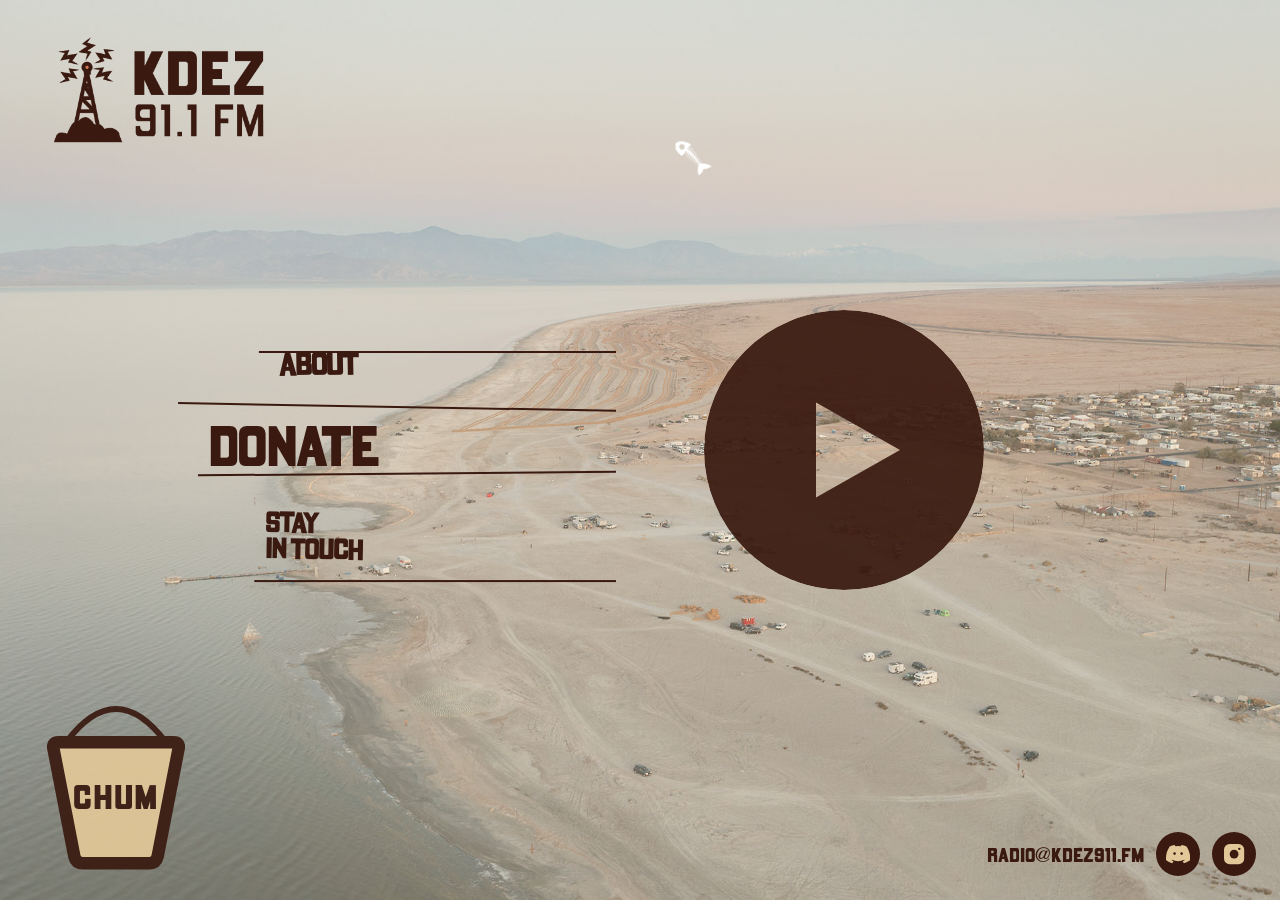
==== commit 18509318: "Mobile layout, desktop nav polish, chum bucket redesign - Mobile: persistent bottom bar (chum + emai" ====
--- a/index.html
+++ b/index.html
@@ -13,8 +13,6 @@
     </a>
     <div class="container">
         <div class="hero-text">
-            <span class="yellow-scratch">LIVE</span>
-            <span class="black-scratch">STREAM</span>
         </div>
         <nav class="chaotic-menu">
                 <a href="about.html" class="menu-item size-l has-line offset-1">About</a>
@@ -28,22 +26,21 @@
                         <button id="radioToggle" class="radio-play" type="button"
                                 aria-label="Play KDEZ 91.1 FM" aria-pressed="false">
                             <svg class="radio-icon" viewBox="0 0 100 100" aria-hidden="true">
-                                <polygon class="icon-play" points="36,24 36,76 80,50"></polygon>
-                                <g class="icon-pause">
-                                    <rect x="31" y="26" width="13" height="48"></rect>
-                                    <rect x="56" y="26" width="13" height="48"></rect>
-                                </g>
+                                <defs>
+                                    <mask id="m-play">
+                                        <circle cx="50" cy="50" r="50" fill="white"/>
+                                        <polygon points="40,33 40,67 70,50" fill="black"/>
+                                    </mask>
+                                    <mask id="m-pause">
+                                        <circle cx="50" cy="50" r="50" fill="white"/>
+                                        <rect x="37" y="33" width="9" height="34" fill="black"/>
+                                        <rect x="54" y="33" width="9" height="34" fill="black"/>
+                                    </mask>
+                                </defs>
+                                <circle class="icon-fill-play" cx="50" cy="50" r="50" fill="currentColor" mask="url(#m-play)"/>
+                                <circle class="icon-fill-pause" cx="50" cy="50" r="50" fill="currentColor" mask="url(#m-pause)"/>
                             </svg>
                         </button>
-                        <div class="radio-volume-row">
-                            <svg class="radio-volume-icon" viewBox="0 0 24 24" aria-hidden="true">
-                                <path class="spk" d="M3 9v6h4l5 4V5L7 9H3z"></path>
-                                <path class="vw" d="M16 8.5a4 4 0 0 1 0 7"></path>
-                                <path class="vw" d="M19 6a8 8 0 0 1 0 12"></path>
-                            </svg>
-                            <input id="radioVolume" class="radio-volume" type="range"
-                                   min="0" max="100" value="80" aria-label="Volume">
-                        </div>
                     </div>
                 </div>
             </main>
--- a/styles.css
+++ b/styles.css
@@ -39,25 +39,25 @@
 }
 
 body.about-page {
-    background-image: linear-gradient(rgba(226, 200, 152, 0.3), rgba(226, 200, 152, 0.3)), url('bg-about-4.jpg');
+    background-image: linear-gradient(rgba(226, 200, 152, 0.3), rgba(226, 200, 152, 0.3)), url('VOSS_AMBIENCE-1.jpg');
     background-size: cover;
-    background-position: center;
+    background-position: left center;
     background-attachment: fixed;
     background-color: var(--bg-color);
 }
 
 body.donate-page {
-    background-image: linear-gradient(rgba(226, 200, 152, 0.3), rgba(226, 200, 152, 0.3)), url('VOSS_AMBIENCE-1.jpg');
+    background-image: linear-gradient(rgba(226, 200, 152, 0.3), rgba(226, 200, 152, 0.3)), url('KDEZ_Donate.jpg');
     background-size: cover;
-    background-position: center;
+    background-position: left bottom; /* keep the bottom-left on screen; crop top & right */
     background-attachment: fixed;
     background-color: var(--bg-color);
 }
 
 body.stay-in-touch-page {
-    background-image: linear-gradient(rgba(226, 200, 152, 0.3), rgba(226, 200, 152, 0.3)), url('SLABS_KDEZ-4.jpg');
+    background-image: linear-gradient(rgba(226, 200, 152, 0.3), rgba(226, 200, 152, 0.3)), url('SLABS_KDEZ.png');
     background-size: cover;
-    background-position: center;
+    background-position: center bottom;
     background-attachment: fixed;
     background-color: var(--bg-color);
 }
@@ -119,8 +119,85 @@
    the landing page (they keep running underneath, just hidden elsewhere). */
 @media (min-width: 769px) {
     body:not(.landing-page) .glitch-layer,
-    body:not(.landing-page) .fish-layer {
+    body:not(.landing-page) .fish-layer,
+    body:not(.landing-page) #chumBtn {
         display: none;
+    }
+}
+
+/* Chum button — releases a feeding frenzy in the water (bottom-left) */
+#chumBtn {
+    position: fixed;
+    bottom: 1.5rem;
+    left: 1.5rem;
+    z-index: 200;
+    padding: 0.5rem 1.4rem;
+    font-family: 'LobbyCard', monospace;
+    font-size: 1.5rem;
+    letter-spacing: 1px;
+    color: var(--bg-color);
+    background: var(--text-color);
+    border: 2px solid var(--text-color);
+    border-radius: 999px;
+    cursor: pointer;
+    transition: transform 0.2s ease;
+}
+#chumBtn:hover {
+    transform: scale(1.06);
+}
+#chumBtn .chum-bucket { display: none; } /* mobile shows the "CHUM" text label */
+
+/* Attention nudge: shake when ignored for a few seconds */
+@keyframes chum-shake {
+    0%, 100% { transform: rotate(0); }
+    15% { transform: rotate(-8deg); }
+    30% { transform: rotate(7deg); }
+    45% { transform: rotate(-5deg); }
+    60% { transform: rotate(4deg); }
+    75% { transform: rotate(-2deg); }
+}
+#chumBtn.chum-nudge { animation: chum-shake 0.6s ease; }
+
+/* Desktop: the chum button becomes a bucket icon, centered under the logo */
+@media (min-width: 769px) {
+    #chumBtn {
+        left: calc(100px + 1rem);
+        transform: translateX(-50%);
+        bottom: 1rem;
+        width: 200px;
+        height: 200px;
+        padding: 0;
+        background: transparent;
+        border: 0;
+        color: var(--text-color);
+        opacity: 0.92;
+    }
+    #chumBtn:hover { transform: translateX(-50%) scale(1.06); }
+    /* keep the bucket centered while it shakes */
+    @keyframes chum-shake-d {
+        0%, 100% { transform: translateX(-50%) rotate(0); }
+        15% { transform: translateX(-50%) rotate(-8deg); }
+        30% { transform: translateX(-50%) rotate(7deg); }
+        45% { transform: translateX(-50%) rotate(-5deg); }
+        60% { transform: translateX(-50%) rotate(4deg); }
+        75% { transform: translateX(-50%) rotate(-2deg); }
+    }
+    #chumBtn.chum-nudge { animation: chum-shake-d 0.6s ease; }
+    #chumBtn .chum-bucket { display: block; width: 100%; height: 100%; position: relative; z-index: 2; }
+    #chumBtn .chum-body { fill: var(--bg-color); }
+    #chumBtn .chum-label { /* "CHUM" written on the bucket body */
+        display: block;
+        position: absolute;
+        left: 0;
+        right: 0;
+        top: 55%;
+        transform: translateY(-50%);
+        text-align: center;
+        color: var(--text-color);
+        font-size: 2.1rem;
+        letter-spacing: 1px;
+        pointer-events: none;
+        z-index: 2;
     }
 }
 
@@ -154,6 +231,10 @@
 
 .menu-item:hover {
     transform: scale(1.05) rotate(-2deg);
+}
+
+.menu-item[aria-current="page"] {
+    color: var(--text-color);
 }
 
 .size-l {
@@ -194,7 +275,6 @@
     opacity: 1;
     transform: rotate(1deg);
     z-index: -1;
-    filter: url(#rough-edge); /* For later refinement if needed */
 }
 
 .has-line-bottom::after {
@@ -259,6 +339,16 @@
         top: 0; /* override the base shift */
         padding-top: 10.5rem; /* begin below the logo (top 2rem + ~125px tall) */
     }
+    body.landing-page .container {
+        align-content: center;
+        padding-top: 0;
+    }
+    body.landing-page .hero-text {
+        display: none;
+    }
+    body.landing-page .content-area {
+        margin-top: 0;
+    }
     .container > .hero-text {
         grid-column: 2;
         grid-row: 1;
@@ -267,12 +357,20 @@
         padding-right: 4rem; /* align the heading's right edge with the box */
     }
     .container > .chaotic-menu {
-        grid-column: 1;
-        grid-row: 2;
-        margin-top: 2rem;   /* nav sits 2rem below the hero */
+        position: fixed;
+        left: 0;
+        right: calc(600px + 4rem);
+        top: 0;
+        bottom: 0;
+        height: auto;
         width: auto;
-        height: auto;
-        align-self: start;
+        margin: 0;
+        display: flex;
+        flex-direction: column;
+        align-items: center;
+        justify-content: center;
+        z-index: 50;
+        overflow: hidden;
     }
     .container > .content-area {
         grid-column: 2;
@@ -280,6 +378,8 @@
         margin-top: 1rem;   /* box top 1rem above the nav's top */
         width: auto;
         align-self: start;
+        position: relative;
+        z-index: 60; /* above the fixed nav (z-index: 50) so text boxes cover the nav lines */
     }
     .content-area .player-content {
         margin-top: 2rem;   /* match the text boxes on the other pages (beats base .player-content) */
@@ -308,7 +408,7 @@
     max-width: 600px;
     margin-top: 2rem;
     line-height: 1.6;
-    background: rgba(226, 200, 152, 1);
+    background: rgba(226, 200, 152, 0.75);
     padding: 2rem;
     border: 2px solid var(--text-color);
 }
@@ -352,6 +452,9 @@
     width: 100%; /* fill the column like the old iframe did, so the box keeps its width */
     display: flex;
     flex-direction: column;
+    background: transparent;
+    border: none;
+    padding: 0;
 }
 
 /* --- Custom radio player (big play button + volume) --- */
@@ -366,40 +469,44 @@
 }
 
 .radio-play {
-    width: 96px;
-    height: 96px;
+    width: 280px;
+    height: 280px;
     flex: 0 0 auto; /* never shrink in a flex row, so it stays a perfect circle */
     border-radius: 50%;
-    border: 3px solid var(--text-color);
-    background: var(--text-color); /* filled */
+    border: none;
+    background: transparent;
+    color: var(--text-color);
     cursor: pointer;
     padding: 0;
     display: flex;
     align-items: center;
     justify-content: center;
-    transform: translateY(-28px); /* nudge up */
-    transition: transform 0.2s ease, background 0.2s ease;
+    transform: translateY(-28px);
+    transition: transform 0.2s ease;
 }
 
 .radio-play:hover {
     transform: translateY(-28px) scale(1.06);
-    background: rgba(57, 25, 16, 0.08);
+}
+
+body.landing-page .radio-play {
+    transform: none;
+    opacity: 0.92;
+}
+
+body.landing-page .radio-play:hover {
+    transform: scale(1.06);
 }
 
 .radio-icon {
-    width: 52%;
-    height: 52%;
+    width: 100%;
+    height: 100%;
     display: block;
 }
 
-.radio-icon polygon,
-.radio-icon rect {
-    fill: var(--bg-color); /* golden icon on the filled button */
-}
-
-.icon-pause { display: none; }
-.radio-play.is-playing .icon-play { display: none; }
-.radio-play.is-playing .icon-pause { display: block; }
+.icon-fill-pause { display: none; }
+.radio-play.is-playing .icon-fill-play { display: none; }
+.radio-play.is-playing .icon-fill-pause { display: block; }
 
 .radio-play.is-loading {
     animation: radio-pulse 1s ease-in-out infinite;
@@ -410,77 +517,12 @@
     50% { opacity: 0.45; }
 }
 
-.radio-volume-row {
-    display: flex;
-    align-items: center;
-    gap: 0.6rem;
-    width: 80%;
-    max-width: 320px;
-}
-
-.radio-volume-icon {
-    width: 24px;
-    height: 24px;
-    flex: 0 0 auto;
-    color: var(--text-color);
-}
-.radio-volume-icon .spk { fill: currentColor; }
-.radio-volume-icon .vw {
-    fill: none;
-    stroke: currentColor;
-    stroke-width: 2;
-    stroke-linecap: round;
-}
-
-/* Homepage player: center the slider under the play button. The icon is taken
-   out of the flow (hangs to the left) so it doesn't shift the slider's centering. */
-.radio-player .radio-volume-row {
-    position: relative;
-}
-.radio-player .radio-volume-icon {
-    position: absolute;
-    right: 100%;
-    margin-right: 0.5rem;
-    top: 50%;
-    transform: translateY(-50%);
-}
-
-.radio-volume {
-    -webkit-appearance: none;
-    appearance: none;
-    flex: 1;
-    height: 10px;
-    background: var(--text-color);
-    border-radius: 5px;
-    outline: none;
-    cursor: pointer;
-}
-
-.radio-volume::-webkit-slider-thumb {
-    -webkit-appearance: none;
-    appearance: none;
-    width: 22px;
-    height: 22px;
-    border-radius: 50%;
-    background: var(--text-color);
-    border: 2px solid transparent;
-    cursor: pointer;
-}
-
-.radio-volume::-moz-range-thumb {
-    width: 22px;
-    height: 22px;
-    border-radius: 50%;
-    background: var(--text-color);
-    border: 2px solid transparent;
-    cursor: pointer;
-}
 
 /* --- Persistent mini player (shown on every page except the landing hero) --- */
 #miniPlayer {
     position: fixed;
     top: 2rem;
-    right: 2rem;
+    right: 4rem;
     z-index: 200;
     display: flex;
     align-items: center;
@@ -496,9 +538,8 @@
 }
 
 .radio-play--mini {
-    width: 42px;
-    height: 42px;
-    border-width: 2px;
+    width: 70px;
+    height: 70px;
     transform: none; /* override the big player's upward nudge */
 }
 
@@ -508,30 +549,61 @@
 
 #miniPlayer .radio-volume-row {
     width: 150px;
+    gap: 3rem; /* slider's left margin (space between the volume icon and the slider) */
 }
 
 @media (max-width: 768px) {
-    /* frameless, like the homepage player; span from past the logo to the edge so
-       the slider fills the width between the volume icon and the viewport edge */
     #miniPlayer {
-        top: 1rem;
-        left: 10.5rem; /* clear the logo on the left */
-        right: 2.5rem; /* pull in so the slider isn't cramped against the edge */
-        height: 70px;  /* = the 140px logo's height; contents center vertically with the logo */
+        top: 1.5rem;
+        right: 1.5rem;
+        left: auto;
+        height: auto;
         padding: 0;
-        gap: 0.5rem;
+        gap: 0;
         background: transparent;
         border: 0;
     }
-    #miniPlayer .radio-volume-row {
-        flex: 1;
-        width: auto;
-        max-width: none;
+    .radio-play--mini {
+        width: 48px;
+        height: 48px;
     }
 }
 
 /* Media Query for Mobile */
 @media (max-width: 768px) {
+    /* Mirror the fixed body background at the top so scrolling content
+       fades out behind the logo rather than visually overlapping it. */
+    body::before {
+        content: '';
+        position: fixed;
+        top: 0;
+        left: 0;
+        right: 0;
+        height: 120px;
+        background-image: linear-gradient(var(--tod-overlay), var(--tod-overlay)), url('SCOTT_LONDON_0733-1-2.jpg');
+        background-attachment: fixed;
+        background-position: 20% center;
+        background-size: cover;
+        z-index: 95;
+        pointer-events: none;
+        -webkit-mask-image: linear-gradient(to bottom, black 70%, transparent 100%);
+        mask-image: linear-gradient(to bottom, black 70%, transparent 100%);
+    }
+
+    /* Subpages: body is a flex column so #bottomBar is pushed to the true page bottom */
+    body:not(.landing-page) {
+        display: flex;
+        flex-direction: column;
+        min-height: 100vh;
+    }
+    body:not(.landing-page) .container {
+        flex: 1;
+        padding-bottom: 4.5rem;
+    }
+    body:not(.landing-page) .chaotic-menu {
+        padding: 4.5rem 0;
+    }
+
     .container {
         flex-direction: column;
         padding-top: 3rem;
@@ -555,6 +627,12 @@
         gap: 1rem;
         order: 2; /* nav sits below the content, full width */
     }
+    .chaotic-menu .menu-item:first-child {
+        transform: translateX(-20px);
+    }
+    .chaotic-menu .menu-item:nth-child(2) {
+        margin-top: 2rem;
+    }
     .content-area {
         width: 100%;
         align-items: center;
@@ -573,6 +651,69 @@
     .hero-text {
         align-items: center;
         margin-top: 0;
+    }
+    body:not(.landing-page) .hero-text {
+        align-items: flex-end;
+        width: 100%;
+    }
+    #bottomBar {
+        position: static;
+        display: flex;
+        flex-direction: row;
+        align-items: center;
+        justify-content: space-between;
+        padding: 0.75rem 1.25rem 1.25rem;
+    }
+    body.landing-page #bottomBar {
+        position: fixed;
+        bottom: 0;
+        left: 0;
+        right: 0;
+        z-index: 200;
+    }
+    #chumBtn {
+        position: static;
+        margin: 0;
+        padding: 0.3rem 0.9rem;
+        font-size: 1rem;
+        height: auto;
+        width: auto;
+        align-self: center;
+        order: -1;
+    }
+    #socialBar {
+        position: static;
+        bottom: auto;
+        right: auto;
+        align-self: center;
+    }
+    body.landing-page {
+        overflow: hidden;
+        height: 100dvh;
+    }
+    body.landing-page .container {
+        height: 100dvh;
+        min-height: unset;
+        padding-top: 0;
+        top: 0;
+        justify-content: center;
+        align-items: center;
+        gap: 0.5rem;
+        overflow: hidden;
+    }
+    body.landing-page .hero-text {
+        display: none;
+    }
+    body.landing-page .chaotic-menu {
+        padding-top: 0;
+    }
+    body.landing-page .radio-play {
+        width: 200px;
+        height: 200px;
+    }
+    body.landing-page .content-area {
+        width: auto;
+        margin-left: -2rem;
     }
     .text-content {
         padding: 1.5rem;
@@ -636,16 +777,22 @@
     max-width: 100% !important;
 }
 
-.ml-embedded input[type="email"], 
+.ml-embedded input[type="email"],
 .ml-embedded input[type="text"] {
     padding: 1rem !important;
     font-family: 'Courier Prime', monospace !important;
     border: 2px solid var(--text-color) !important;
     background: var(--bg-color) !important;
     font-size: 1.25rem !important;
+    line-height: 1 !important;
     color: var(--text-color) !important;
     box-shadow: none !important;
     border-radius: 0 !important;
+    width: 100% !important;
+    box-sizing: border-box !important;
+}
+
+.ml-embedded .ml-form-embedSubmit {
     width: 100% !important;
     box-sizing: border-box !important;
 }
@@ -662,8 +809,118 @@
     border-radius: 0 !important;
     margin-top: 1rem !important;
     width: 100% !important;
+    box-sizing: border-box !important;
+    line-height: 1 !important;
 }
 
 .ml-embedded button:hover {
     transform: scale(1.05) !important;
 }
+
+/* --- Bottom bar: wraps chum + social icons. display:contents on desktop so
+      fixed-positioned children act as direct body children; fixed row on mobile. --- */
+/* Nav lines extend to the right until covered by the content area (z-index: 60 > nav z-index: 50) */
+@media (min-width: 769px) {
+    .has-line::before,
+    .has-lines-tb::before,
+    .has-lines-tb::after {
+        right: -100vw;
+    }
+    .has-line-bottom::after {
+        right: -100vw;
+    }
+}
+
+@media (min-width: 769px) {
+    #bottomBar {
+        display: contents;
+    }
+}
+
+/* --- Social icons --- */
+#socialBar {
+    display: flex;
+    flex-direction: row;
+    align-items: center;
+    gap: 0.75rem;
+}
+
+@media (min-width: 769px) {
+    #socialBar {
+        position: fixed;
+        bottom: 1.5rem;
+        right: 1.5rem;
+        z-index: 200;
+    }
+}
+
+.social-email {
+    font-family: 'LobbyCard', monospace;
+    font-size: 1.2rem;
+    color: var(--text-color);
+    text-decoration: none;
+    transition: opacity 0.2s ease;
+}
+
+.social-email:hover {
+    opacity: 0.7;
+}
+
+.social-icon {
+    width: 44px;
+    height: 44px;
+    border-radius: 50%;
+    background: var(--text-color);
+    display: flex;
+    align-items: center;
+    justify-content: center;
+    text-decoration: none;
+    transition: transform 0.2s ease;
+    flex-shrink: 0;
+}
+
+.social-icon:hover {
+    transform: scale(1.1);
+}
+
+.social-icon svg {
+    width: 55%;
+    height: 55%;
+    fill: var(--bg-color);
+}
+
+@media (max-width: 768px) {
+    .social-icon {
+        width: 38px;
+        height: 38px;
+    }
+}
+
+.volunteer-label {
+    display: block !important;
+    margin-top: 2rem;
+    margin-bottom: 0;
+}
+
+.volunteer-btn {
+    display: block !important;
+    width: 100% !important;
+    box-sizing: border-box !important;
+    text-decoration: none !important;
+    text-align: center !important;
+    padding: 1rem !important;
+    font-family: 'LobbyCard', monospace !important;
+    font-size: 2.5rem !important;
+    border: 2px solid var(--text-color) !important;
+    background: var(--text-color) !important;
+    color: var(--bg-color) !important;
+    cursor: pointer !important;
+    transition: transform 0.2s ease !important;
+    border-radius: 0 !important;
+    margin-top: 1rem !important;
+    line-height: 1 !important;
+}
+
+.volunteer-btn:hover {
+    transform: scale(1.05) !important;
+}
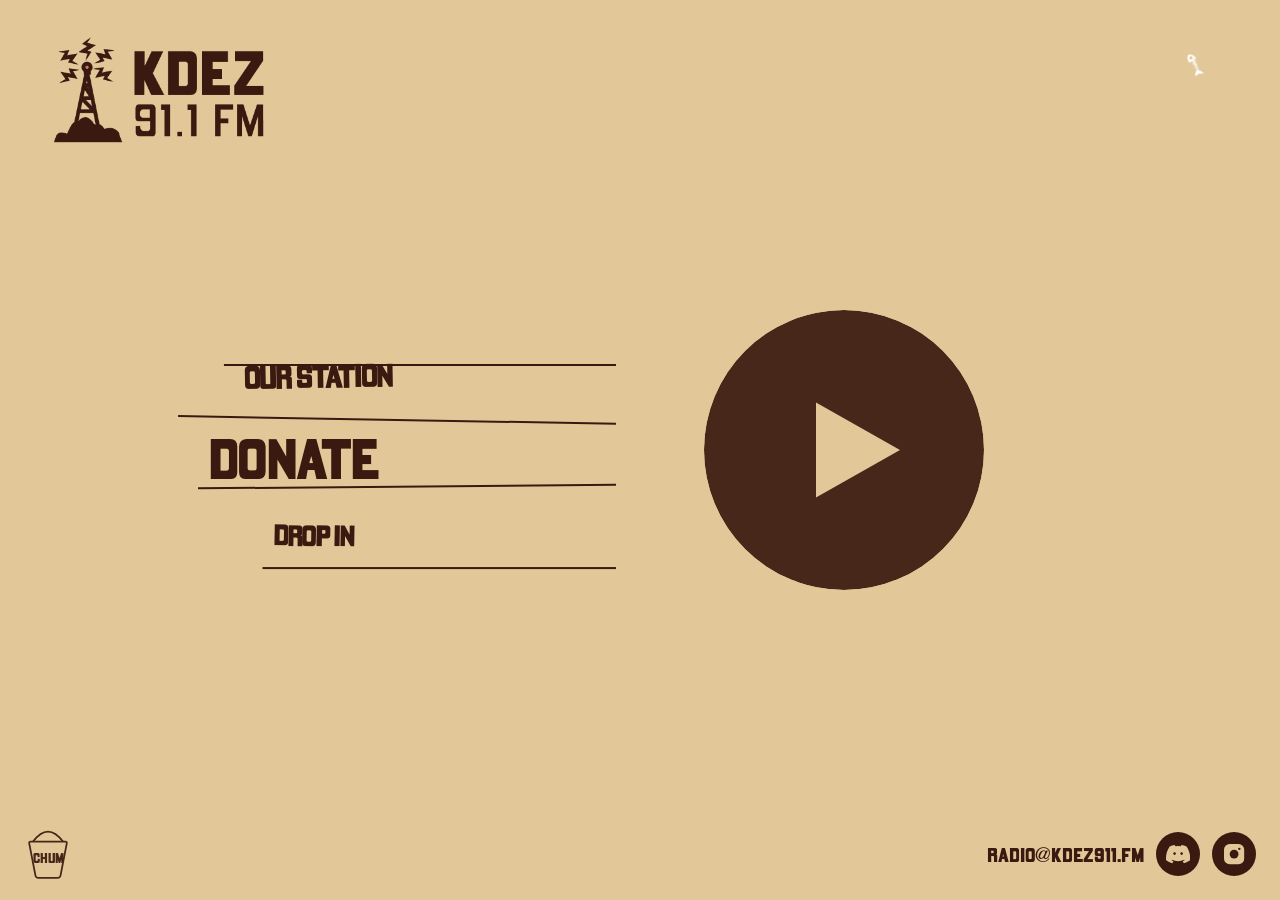
==== commit 3ed770b6: "Site redesign: new pages, metadata, SEO, favicon, and content - Rename subpages: our-station.html, d" ====
--- a/index.html
+++ b/index.html
@@ -3,21 +3,54 @@
 <head>
     <meta charset="UTF-8">
     <meta name="viewport" content="width=device-width, initial-scale=1.0">
-    <title>KDEZ</title>
+    <title>KDEZ 91.1 FM | (sur)real radio from the Salton Sea</title>
+    <meta name="description" content="Community radio from Palm Springs to Mexico. Broadcasting on 91.1 FM around the Salton Sea, streaming live at kdez911.fm. Turn on. Tune out. Drop in.">
+    <meta property="og:title" content="KDEZ 91.1 FM | (sur)real radio from the Salton Sea">
+    <meta property="og:description" content="Broadcasting on 91.1 FM around the Sea, streaming live at kdez911.fm. Hit play.">
+    <meta property="og:image" content="https://kdez911.fm/img/OG%20Share%20Cards/OG-home.jpg">
+    <meta property="og:url" content="https://kdez911.fm/">
+    <meta property="og:type" content="website">
+    <meta name="twitter:card" content="summary_large_image">
+    <meta name="twitter:image" content="https://kdez911.fm/img/OG%20Share%20Cards/OG-home.jpg">
+    <link rel="icon" type="image/x-icon" href="img/favicon/favicon.ico">
+    <link rel="icon" type="image/svg+xml" href="img/favicon/favicon.svg">
+    <link rel="icon" type="image/png" sizes="96x96" href="img/favicon/favicon-96x96.png">
+    <link rel="apple-touch-icon" sizes="180x180" href="img/favicon/apple-touch-icon.png">
+    <link rel="manifest" href="/site.webmanifest">
+    <meta name="theme-color" content="#e2c898">
+    <link rel="canonical" href="https://kdez911.fm/">
+    <script type="application/ld+json">
+    {
+      "@context": "https://schema.org",
+      "@type": "RadioStation",
+      "name": "KDEZ 91.1 FM",
+      "alternateName": "KDEZ",
+      "url": "https://kdez911.fm",
+      "description": "Voice of the Salton Sea. Volunteer-run community radio from Bombay Beach, California.",
+      "broadcastFrequency": "91.1 FM",
+      "areaServed": { "@type": "Place", "name": "Salton Sea, CA" },
+      "parentOrganization": {
+        "@type": "Organization",
+        "name": "Voice of the Salton Sea",
+        "nonprofitStatus": "Nonprofit501c3"
+      }
+    }
+    </script>
     <link rel="stylesheet" href="styles.css">
     <script src="app.js" defer></script>
 </head>
 <body class="landing-page">
+    <span class="sr-only">Aerial view of Bombay Beach on the Salton Sea at dusk</span>
     <a href="index.html" style="position: fixed; top: 2rem; left: 2rem; z-index: 100;">
-        <img src="KDEZ_Logo.webp" alt="KDEZ Logo" style="max-width: 250px; height: auto;">
+        <img src="KDEZ_Logo.webp" alt="KDEZ 91.1 FM" style="max-width: 250px; height: auto;">
     </a>
     <div class="container">
         <div class="hero-text">
         </div>
         <nav class="chaotic-menu">
-                <a href="about.html" class="menu-item size-l has-line offset-1">About</a>
+                <a href="our-station.html" class="menu-item size-l has-line offset-1">Our Station</a>
                 <a href="donate.html" class="menu-item size-xl has-lines-tb offset-2">Donate</a>
-                <a href="stay-in-touch.html" class="menu-item size-m has-line-bottom offset-3">Stay<br>in Touch</a>
+                <a href="drop-in.html" class="menu-item size-m has-line-bottom offset-3">Drop In</a>
             </nav>
 
             <main class="content-area">
--- a/styles.css
+++ b/styles.css
@@ -31,7 +31,7 @@
 }
 
 body.landing-page {
-    background-image: linear-gradient(var(--tod-overlay), var(--tod-overlay)), url('SCOTT_LONDON_0733-1-2.jpg');
+    background-image: linear-gradient(var(--tod-overlay), var(--tod-overlay)), url('img/kdez_main/KDEZ_MAIN_HORIZONTAL.webp');
     background-size: cover;
     background-position: center;
     background-attachment: fixed;
@@ -39,23 +39,23 @@
 }
 
 body.about-page {
-    background-image: linear-gradient(rgba(226, 200, 152, 0.3), rgba(226, 200, 152, 0.3)), url('VOSS_AMBIENCE-1.jpg');
+    background-image: linear-gradient(rgba(226, 200, 152, 0.3), rgba(226, 200, 152, 0.3)), url('img/VOSS_ABOUT/VOSS_BOTTLE_EXTRA%20WIDE.webp');
     background-size: cover;
-    background-position: left center;
+    background-position: center bottom;
     background-attachment: fixed;
     background-color: var(--bg-color);
 }
 
 body.donate-page {
-    background-image: linear-gradient(rgba(226, 200, 152, 0.3), rgba(226, 200, 152, 0.3)), url('KDEZ_Donate.jpg');
+    background-image: linear-gradient(rgba(226, 200, 152, 0.3), rgba(226, 200, 152, 0.3)), url('img/TOWER_DONATE/KDEZ%20Tower_Extra%20Wide.webp');
     background-size: cover;
-    background-position: left bottom; /* keep the bottom-left on screen; crop top & right */
+    background-position: center bottom;
     background-attachment: fixed;
     background-color: var(--bg-color);
 }
 
 body.stay-in-touch-page {
-    background-image: linear-gradient(rgba(226, 200, 152, 0.3), rgba(226, 200, 152, 0.3)), url('SLABS_KDEZ.png');
+    background-image: linear-gradient(rgba(226, 200, 152, 0.3), rgba(226, 200, 152, 0.3)), url('img/SLABS_DROP%20IN/KDEZ_SLABS_HORIZONTAL_WIDE.webp');
     background-size: cover;
     background-position: center bottom;
     background-attachment: fixed;
@@ -161,18 +161,18 @@
 /* Desktop: the chum button becomes a bucket icon, centered under the logo */
 @media (min-width: 769px) {
     #chumBtn {
-        left: calc(100px + 1rem);
-        transform: translateX(-50%);
+        left: 0.5rem;
+        transform: none;
         bottom: 1rem;
-        width: 200px;
-        height: 200px;
+        width: 80px;
+        height: 60px;
         padding: 0;
         background: transparent;
         border: 0;
         color: var(--text-color);
         opacity: 0.92;
     }
-    #chumBtn:hover { transform: translateX(-50%) scale(1.06); }
+    #chumBtn:hover { transform: scale(1.06); }
     /* keep the bucket centered while it shakes */
     @keyframes chum-shake-d {
         0%, 100% { transform: translateX(-50%) rotate(0); }
@@ -188,14 +188,14 @@
     #chumBtn .chum-label { /* "CHUM" written on the bucket body */
         display: block;
         position: absolute;
-        left: 0;
-        right: 0;
+        left: 19%;
+        right: 19%;
         top: 55%;
         transform: translateY(-50%);
         text-align: center;
         color: var(--text-color);
-        font-size: 2.1rem;
-        letter-spacing: 1px;
+        font-size: 13px;
+        letter-spacing: 0;
         pointer-events: none;
         z-index: 2;
     }
@@ -354,7 +354,30 @@
         grid-row: 1;
         align-items: flex-end;
         margin: 0;
-        padding-right: 4rem; /* align the heading's right edge with the box */
+        padding-right: 4rem;
+    }
+    body:not(.landing-page) .container {
+        padding-top: 0;
+    }
+    body:not(.landing-page) .container > .hero-text {
+        align-items: flex-end;
+        padding-right: 120px;
+    }
+    body:not(.landing-page) .container > .content-area {
+        grid-row: 2;
+        margin-top: 0;
+    }
+    body:not(.landing-page) .content-area .text-content {
+        width: auto;
+        font-size: 0.875rem;
+        line-height: 1.45;
+        padding: 1.25rem 1.5rem;
+        border-width: 1.5px;
+        max-height: calc(100vh - 240px);
+        overflow-y: auto;
+    }
+    body:not(.landing-page) .content-area .text-content p {
+        margin-bottom: 0.75rem;
     }
     .container > .chaotic-menu {
         position: fixed;
@@ -424,7 +447,7 @@
 
 .yellow-scratch {
     color: var(--accent-color);
-    font-size: 6rem;
+    font-size: 3.5rem;
     letter-spacing: -3px;
     transform: translateY(20px) translateX(-20px) rotate(-3deg);
     z-index: 2;
@@ -432,7 +455,7 @@
 
 .black-scratch {
     color: var(--text-color);
-    font-size: 8rem;
+    font-size: 4.5rem;
     letter-spacing: -5px;
     z-index: 1;
 }
@@ -611,11 +634,19 @@
     /* Mobile: the homepage background (Salton Sea aerial + time-of-day overlay) is
        used across the whole site, shifted left to show more of the water edge. */
     body.landing-page,
-    body.about-page,
-    body.donate-page,
+    body.about-page {
+        background-image: linear-gradient(var(--tod-overlay), var(--tod-overlay)), url('img/VOSS_ABOUT/VOSS_BOTTLE_EXTRA%20WIDE.webp');
+        background-size: cover;
+        background-position: center bottom;
+    }
+    body.donate-page {
+        background-image: linear-gradient(var(--tod-overlay), var(--tod-overlay)), url('img/TOWER_DONATE/KDEZ%20Tower_Extra%20Wide.webp');
+        background-size: cover;
+        background-position: center bottom;
+    }
     body.stay-in-touch-page {
-        background-image: linear-gradient(var(--tod-overlay), var(--tod-overlay)), url('SCOTT_LONDON_0733-1-2.jpg');
-        background-position: 20% center;
+        background-image: linear-gradient(var(--tod-overlay), var(--tod-overlay)), url('img/VOSS_ABOUT/VOSS_BOTTLE_EXTRA%20WIDE.webp');
+        background-position: center;
     }
     .content-wrapper {
         flex-direction: column;
@@ -721,11 +752,11 @@
         margin-top: 1rem;
     }
     .yellow-scratch {
-        font-size: 4rem;
+        font-size: 2.2rem;
         transform: translateY(10px) translateX(-10px) rotate(-3deg);
     }
     .black-scratch {
-        font-size: 5rem;
+        font-size: 3rem;
     }
     
     /* Make menu smaller on mobile */
@@ -924,3 +955,50 @@
 .volunteer-btn:hover {
     transform: scale(1.05) !important;
 }
+
+/* --- Screen-reader only utility --- */
+.sr-only {
+    position: absolute;
+    width: 1px;
+    height: 1px;
+    padding: 0;
+    margin: -1px;
+    overflow: hidden;
+    clip: rect(0, 0, 0, 0);
+    white-space: nowrap;
+    border: 0;
+}
+
+/* --- Page captions (bottom-left, subpages only) --- */
+.page-caption {
+    position: fixed;
+    bottom: 1rem;
+    left: 3rem;
+    font-family: 'Courier Prime', monospace;
+    font-size: 0.72rem;
+    color: var(--text-color);
+    opacity: 1;
+    z-index: 40;
+    letter-spacing: 0.02em;
+    line-height: 1;
+    pointer-events: none;
+}
+
+@media (max-width: 768px) {
+    .page-caption { display: none; }
+}
+
+@media (orientation: portrait) {
+    body.landing-page {
+        background-image: linear-gradient(var(--tod-overlay), var(--tod-overlay)), url('img/kdez_main/KDEZ_MAIN_VERTICAL_1.webp');
+    }
+    body.about-page {
+        background-image: linear-gradient(rgba(226, 200, 152, 0.3), rgba(226, 200, 152, 0.3)), url('img/VOSS_ABOUT/KDEZ_VOSS_VERTICAL_WIDE.webp');
+    }
+    body.donate-page {
+        background-image: linear-gradient(rgba(226, 200, 152, 0.3), rgba(226, 200, 152, 0.3)), url('img/TOWER_DONATE/KDEZ%20Tower_Vertical_Expanded.webp');
+    }
+    body.stay-in-touch-page {
+        background-image: linear-gradient(rgba(226, 200, 152, 0.3), rgba(226, 200, 152, 0.3)), url('img/SLABS_DROP%20IN/KDEZ_SLABS_VERTICAL.webp');
+    }
+}
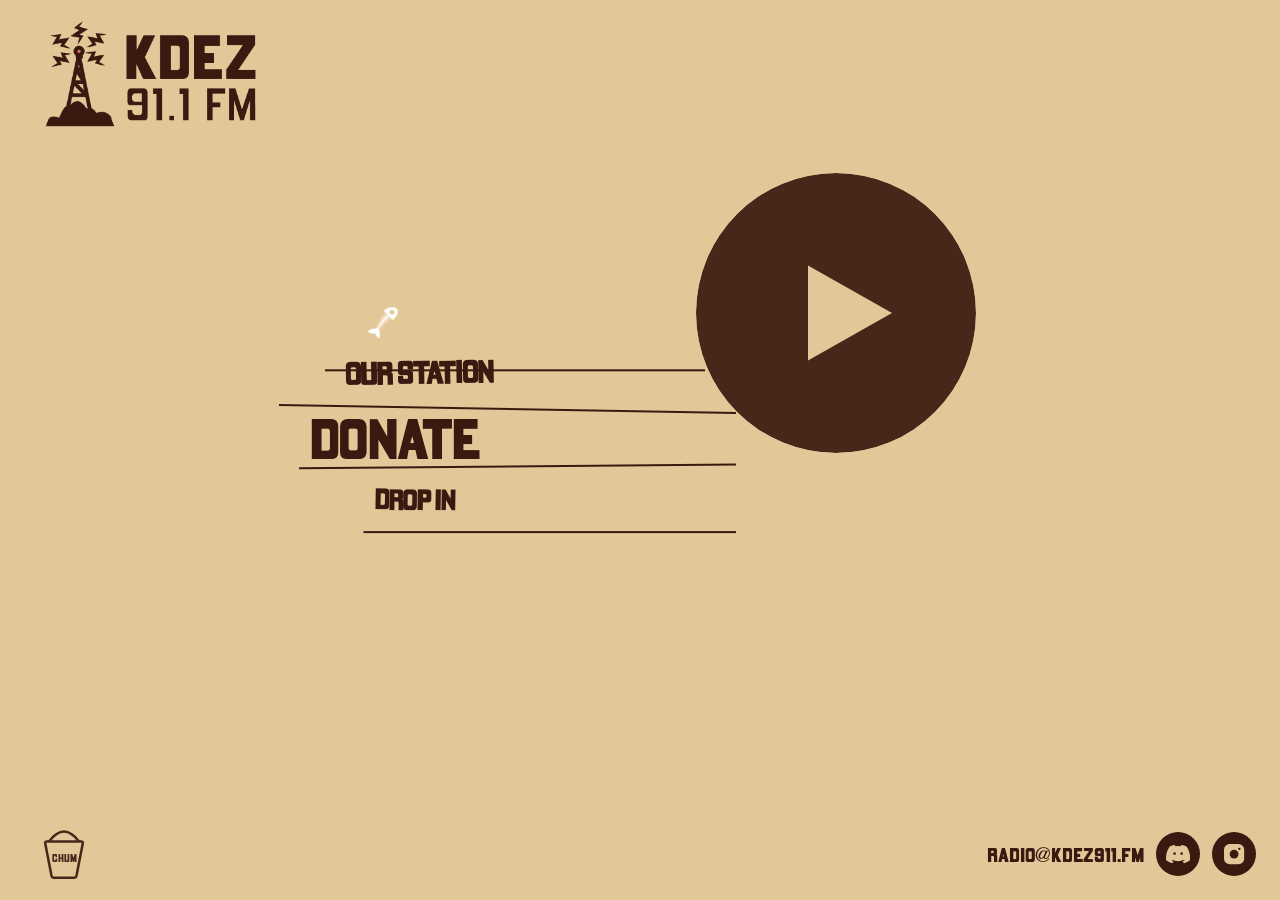
==== commit 30299330: "desktop site updates Co-Authored-By: Claude Sonnet 4.6 <noreply@anthropic.com>" ====
--- a/index.html
+++ b/index.html
@@ -7,15 +7,15 @@
     <meta name="description" content="Community radio from Palm Springs to Mexico. Broadcasting on 91.1 FM around the Salton Sea, streaming live at kdez911.fm. Turn on. Tune out. Drop in.">
     <meta property="og:title" content="KDEZ 91.1 FM | (sur)real radio from the Salton Sea">
     <meta property="og:description" content="Broadcasting on 91.1 FM around the Sea, streaming live at kdez911.fm. Hit play.">
-    <meta property="og:image" content="https://kdez911.fm/img/OG%20Share%20Cards/OG-home.jpg">
+    <meta property="og:image" content="https://kdez911.fm/img/OG-home.jpg">
     <meta property="og:url" content="https://kdez911.fm/">
     <meta property="og:type" content="website">
     <meta name="twitter:card" content="summary_large_image">
-    <meta name="twitter:image" content="https://kdez911.fm/img/OG%20Share%20Cards/OG-home.jpg">
-    <link rel="icon" type="image/x-icon" href="img/favicon/favicon.ico">
-    <link rel="icon" type="image/svg+xml" href="img/favicon/favicon.svg">
-    <link rel="icon" type="image/png" sizes="96x96" href="img/favicon/favicon-96x96.png">
-    <link rel="apple-touch-icon" sizes="180x180" href="img/favicon/apple-touch-icon.png">
+    <meta name="twitter:image" content="https://kdez911.fm/img/OG-home.jpg">
+    <link rel="icon" type="image/x-icon" href="img/favicon.ico">
+    <link rel="icon" type="image/svg+xml" href="img/favicon.svg">
+    <link rel="icon" type="image/png" sizes="96x96" href="img/favicon-96x96.png">
+    <link rel="apple-touch-icon" sizes="180x180" href="img/apple-touch-icon.png">
     <link rel="manifest" href="/site.webmanifest">
     <meta name="theme-color" content="#e2c898">
     <link rel="canonical" href="https://kdez911.fm/">
@@ -33,7 +33,8 @@
         "@type": "Organization",
         "name": "Voice of the Salton Sea",
         "nonprofitStatus": "Nonprofit501c3"
-      }
+      },
+      "sameAs": ["https://www.instagram.com/kdez91.1fm"]
     }
     </script>
     <link rel="stylesheet" href="styles.css">
@@ -41,8 +42,8 @@
 </head>
 <body class="landing-page">
     <span class="sr-only">Aerial view of Bombay Beach on the Salton Sea at dusk</span>
-    <a href="index.html" style="position: fixed; top: 2rem; left: 2rem; z-index: 100;">
-        <img src="KDEZ_Logo.webp" alt="KDEZ 91.1 FM" style="max-width: 250px; height: auto;">
+    <a href="index.html" style="position: fixed; top: 1rem; left: 1.5rem; z-index: 100;">
+        <img src="KDEZ_Logo.webp" alt="KDEZ 91.1 FM">
     </a>
     <div class="container">
         <div class="hero-text">
--- a/styles.css
+++ b/styles.css
@@ -31,7 +31,7 @@
 }
 
 body.landing-page {
-    background-image: linear-gradient(var(--tod-overlay), var(--tod-overlay)), url('img/kdez_main/KDEZ_MAIN_HORIZONTAL.webp');
+    background-image: linear-gradient(var(--tod-overlay), var(--tod-overlay)), url('img/KDEZ_MAIN_HORIZONTAL.webp');
     background-size: cover;
     background-position: center;
     background-attachment: fixed;
@@ -39,7 +39,7 @@
 }
 
 body.about-page {
-    background-image: linear-gradient(rgba(226, 200, 152, 0.3), rgba(226, 200, 152, 0.3)), url('img/VOSS_ABOUT/VOSS_BOTTLE_EXTRA%20WIDE.webp');
+    background-image: linear-gradient(rgba(226, 200, 152, 0.3), rgba(226, 200, 152, 0.3)), url('img/VOSS_BOTTLE_EXTRA_WIDE.webp');
     background-size: cover;
     background-position: center bottom;
     background-attachment: fixed;
@@ -47,7 +47,7 @@
 }
 
 body.donate-page {
-    background-image: linear-gradient(rgba(226, 200, 152, 0.3), rgba(226, 200, 152, 0.3)), url('img/TOWER_DONATE/KDEZ%20Tower_Extra%20Wide.webp');
+    background-image: linear-gradient(rgba(226, 200, 152, 0.3), rgba(226, 200, 152, 0.3)), url('img/KDEZ_Tower_Extra_Wide.webp');
     background-size: cover;
     background-position: center bottom;
     background-attachment: fixed;
@@ -55,7 +55,7 @@
 }
 
 body.stay-in-touch-page {
-    background-image: linear-gradient(rgba(226, 200, 152, 0.3), rgba(226, 200, 152, 0.3)), url('img/SLABS_DROP%20IN/KDEZ_SLABS_HORIZONTAL_WIDE.webp');
+    background-image: linear-gradient(rgba(226, 200, 152, 0.3), rgba(226, 200, 152, 0.3)), url('img/KDEZ_SLABS_HORIZONTAL_WIDE.webp');
     background-size: cover;
     background-position: center bottom;
     background-attachment: fixed;
@@ -66,7 +66,7 @@
     display: flex;
     width: 100%;
     max-width: 1200px;
-    padding: 2rem;
+    padding: 0;
     position: relative;
     top: 3rem; /* shift all page content down a bit (every page) */
     min-height: 100vh;
@@ -102,6 +102,19 @@
     71%  { background: #1ca06e; }
     86%  { background: #191eec; }
     100% { background: #ff45e6; }
+}
+
+.fish-ghost {
+    position: absolute;
+    -webkit-mask-image: url('fish.svg');
+    mask-image: url('fish.svg');
+    -webkit-mask-size: 100% 100%;
+    mask-size: 100% 100%;
+    -webkit-mask-repeat: no-repeat;
+    mask-repeat: no-repeat;
+    -webkit-mask-mode: alpha;
+    mask-mode: alpha;
+    animation: rainbow-glitch 0.6s steps(1, end) infinite;
 }
 
 /* --- Fish jump layer (landing page) ---
@@ -161,7 +174,7 @@
 /* Desktop: the chum button becomes a bucket icon, centered under the logo */
 @media (min-width: 769px) {
     #chumBtn {
-        left: 0.5rem;
+        left: 1.5rem;
         transform: none;
         bottom: 1rem;
         width: 80px;
@@ -194,7 +207,7 @@
         transform: translateY(-50%);
         text-align: center;
         color: var(--text-color);
-        font-size: 13px;
+        font-size: 10px;
         letter-spacing: 0;
         pointer-events: none;
         z-index: 2;
@@ -215,8 +228,8 @@
     flex-direction: column;
     justify-content: center;
     width: 50%;
-    gap: 1.5rem;
-    padding: 2.5rem 0;
+    gap: 0.5rem;
+    padding: 0;
 }
 
 .menu-item {
@@ -237,6 +250,7 @@
     color: var(--text-color);
 }
 
+
 .size-l {
     font-size: 2rem;
 }
@@ -269,12 +283,12 @@
     position: absolute;
     top: 50%;
     left: -20px;
-    right: -40px;
+    right: -9999px;
     height: 2px;
     background-color: var(--text-color);
     opacity: 1;
     transform: rotate(1deg);
-    z-index: -1;
+    z-index: 0;
 }
 
 .has-line-bottom::after {
@@ -282,7 +296,7 @@
     position: absolute;
     bottom: -10px;
     left: -10px;
-    right: -20px;
+    right: -9999px;
     height: 2px;
     background-color: var(--text-color);
     opacity: 1;
@@ -294,7 +308,7 @@
     position: absolute;
     top: -5px;
     left: -30px;
-    right: -10px;
+    right: -9999px;
     height: 2px;
     background-color: var(--text-color);
     opacity: 1;
@@ -306,7 +320,7 @@
     position: absolute;
     bottom: -5px;
     left: -10px;
-    right: -20px;
+    right: -9999px;
     height: 2px;
     background-color: var(--text-color);
     opacity: 1;
@@ -321,7 +335,7 @@
     align-items: flex-end;
     width: 50%;
     position: relative;
-    padding-right: 4rem;
+    padding-right: 6.5rem;
     margin-top: 5rem;
 }
 
@@ -334,12 +348,14 @@
 @media (min-width: 769px) {
     .container {
         display: grid;
-        grid-template-columns: 1fr calc(600px + 4rem); /* right column fits a fixed 600px box (+ its 4rem padding) */
+        grid-template-columns: calc(2rem + 10px) 1fr calc(600px + 6.5rem); /* col1: logo gutter | col2: nav | col3: hero+content */
+        grid-template-rows: 10rem auto;
         align-content: start;
         top: 0; /* override the base shift */
         padding-top: 10.5rem; /* begin below the logo (top 2rem + ~125px tall) */
     }
     body.landing-page .container {
+        grid-template-columns: calc(2rem + 10px) 1fr calc(400px + 6.5rem);
         align-content: center;
         padding-top: 0;
     }
@@ -350,7 +366,7 @@
         margin-top: 0;
     }
     .container > .hero-text {
-        grid-column: 2;
+        grid-column: 3;
         grid-row: 1;
         align-items: flex-end;
         margin: 0;
@@ -358,10 +374,12 @@
     }
     body:not(.landing-page) .container {
         padding-top: 0;
+        align-content: start;
     }
     body:not(.landing-page) .container > .hero-text {
-        align-items: flex-end;
-        padding-right: 120px;
+        align-items: flex-start;
+        align-self: end;
+        padding-right: 6.5rem;
     }
     body:not(.landing-page) .container > .content-area {
         grid-row: 2;
@@ -369,46 +387,46 @@
     }
     body:not(.landing-page) .content-area .text-content {
         width: auto;
-        font-size: 0.875rem;
+        font-size: 0.75rem;
         line-height: 1.45;
         padding: 1.25rem 1.5rem;
-        border-width: 1.5px;
-        max-height: calc(100vh - 240px);
+        border-width: 2px;
+        max-height: calc(100vh - 160px);
         overflow-y: auto;
+        background: rgba(226, 200, 152, 0.88);
     }
     body:not(.landing-page) .content-area .text-content p {
-        margin-bottom: 0.75rem;
+        margin-bottom: 0.5rem;
     }
     .container > .chaotic-menu {
-        position: fixed;
-        left: 0;
-        right: calc(600px + 4rem);
-        top: 0;
-        bottom: 0;
-        height: auto;
-        width: auto;
+        grid-column: 2;
+        grid-row: 1 / -1;
+        position: sticky;
+        height: 100vh;
+        width: 100%;
         margin: 0;
+        margin-top: -40px;
         display: flex;
         flex-direction: column;
         align-items: center;
         justify-content: center;
         z-index: 50;
-        overflow: hidden;
+        contain: paint;
     }
     .container > .content-area {
-        grid-column: 2;
+        grid-column: 3;
         grid-row: 2;
         margin-top: 1rem;   /* box top 1rem above the nav's top */
         width: auto;
         align-self: start;
         position: relative;
-        z-index: 60; /* above the fixed nav (z-index: 50) so text boxes cover the nav lines */
+        z-index: 60; /* above the nav (z-index: 50) so text boxes cover the nav lines */
     }
     .content-area .player-content {
-        margin-top: 2rem;   /* match the text boxes on the other pages (beats base .player-content) */
+        margin-top: 0;
     }
     .content-area .text-content {
-        width: 600px;       /* fixed 600px; never scales below it on desktop */
+        width: 600px;
         max-width: 600px;
     }
     .yellow-scratch,
@@ -427,9 +445,8 @@
 
 .text-content {
     font-family: 'Courier Prime', monospace;
-    font-size: 1rem;
+    font-size: 0.65rem;
     max-width: 600px;
-    margin-top: 2rem;
     line-height: 1.6;
     background: rgba(226, 200, 152, 0.75);
     padding: 2rem;
@@ -437,7 +454,7 @@
 }
 
 .text-content p {
-    margin-bottom: 1rem;
+    margin-bottom: 0.5rem;
 }
 
 .text-content ul {
@@ -446,7 +463,7 @@
 }
 
 .yellow-scratch {
-    color: var(--accent-color);
+    color: var(--text-color);
     font-size: 3.5rem;
     letter-spacing: -3px;
     transform: translateY(20px) translateX(-20px) rotate(-3deg);
@@ -456,7 +473,7 @@
 .black-scratch {
     color: var(--text-color);
     font-size: 4.5rem;
-    letter-spacing: -5px;
+    letter-spacing: -3px;
     z-index: 1;
 }
 
@@ -483,6 +500,7 @@
 /* --- Custom radio player (big play button + volume) --- */
 .radio-player {
     flex: 1;
+    margin-top: -20px;
     min-height: 150px; /* keep the same box height as the old iframe */
     display: flex;
     flex-direction: column;
@@ -544,8 +562,8 @@
 /* --- Persistent mini player (shown on every page except the landing hero) --- */
 #miniPlayer {
     position: fixed;
-    top: 2rem;
-    right: 4rem;
+    top: 0;
+    right: 2rem;
     z-index: 200;
     display: flex;
     align-items: center;
@@ -603,14 +621,9 @@
         left: 0;
         right: 0;
         height: 120px;
-        background-image: linear-gradient(var(--tod-overlay), var(--tod-overlay)), url('SCOTT_LONDON_0733-1-2.jpg');
-        background-attachment: fixed;
-        background-position: 20% center;
-        background-size: cover;
+        background: linear-gradient(to bottom, var(--bg-color) 0%, transparent 100%);
         z-index: 95;
         pointer-events: none;
-        -webkit-mask-image: linear-gradient(to bottom, black 70%, transparent 100%);
-        mask-image: linear-gradient(to bottom, black 70%, transparent 100%);
     }
 
     /* Subpages: body is a flex column so #bottomBar is pushed to the true page bottom */
@@ -635,18 +648,22 @@
        used across the whole site, shifted left to show more of the water edge. */
     body.landing-page,
     body.about-page {
-        background-image: linear-gradient(var(--tod-overlay), var(--tod-overlay)), url('img/VOSS_ABOUT/VOSS_BOTTLE_EXTRA%20WIDE.webp');
+        background-image: linear-gradient(var(--tod-overlay), var(--tod-overlay)), url('img/VOSS_BOTTLE_EXTRA_WIDE.webp');
         background-size: cover;
         background-position: center bottom;
+        background-attachment: scroll;
     }
     body.donate-page {
-        background-image: linear-gradient(var(--tod-overlay), var(--tod-overlay)), url('img/TOWER_DONATE/KDEZ%20Tower_Extra%20Wide.webp');
+        background-image: linear-gradient(var(--tod-overlay), var(--tod-overlay)), url('img/KDEZ_Tower_Extra_Wide.webp');
         background-size: cover;
         background-position: center bottom;
+        background-attachment: scroll;
     }
     body.stay-in-touch-page {
-        background-image: linear-gradient(var(--tod-overlay), var(--tod-overlay)), url('img/VOSS_ABOUT/VOSS_BOTTLE_EXTRA%20WIDE.webp');
+        background-image: linear-gradient(var(--tod-overlay), var(--tod-overlay)), url('img/VOSS_BOTTLE_EXTRA_WIDE.webp');
+        background-size: cover;
         background-position: center;
+        background-attachment: scroll;
     }
     .content-wrapper {
         flex-direction: column;
@@ -780,36 +797,59 @@
         font-size: 2rem !important; /* Scale down slightly on mobile */
     }
 }
+/* Logo sizing — driven by body class so the SPA page swap triggers the resize */
+a[href="index.html"] img {
+    max-width: 180px;
+    height: auto;
+    transition: max-width 0.4s ease;
+}
+body.landing-page a[href="index.html"] img {
+    max-width: 250px;
+}
+
 /* --- Global Utilities --- */
 .form-style-btn:hover {
     transform: scale(1.05) !important;
 }
 
-/* --- MailerLite Custom Styling --- */
-.ml-embedded, .ml-embedded form, .ml-embedded div, .ml-embedded *,
-[id^="mlb2-"], [id^="mlb2-"] *, .ml-form-embedContainer, .ml-form-align-center, .ml-form-embedWrapper {
+/* --- Kit (ConvertKit) form styling — matches KDEZ house style --- */
+
+.kit-embedded,
+.kit-embedded *,
+.kit-embedded .formkit-form,
+.kit-embedded [data-style="clean"] {
     background-color: transparent !important;
     color: var(--text-color) !important;
     font-family: 'Courier Prime', monospace !important;
-}
-
-.ml-embedded h1, .ml-embedded h2, .ml-embedded h3, .ml-embedded h4, .ml-embedded p, [id^="mlb2-"] h1, [id^="mlb2-"] h2, [id^="mlb2-"] h3, [id^="mlb2-"] h4, [id^="mlb2-"] p {
-    display: none !important;
-}
-
-.ml-embedded .ml-form-embedWrapper {
+    max-width: 100% !important;
     padding: 0 !important;
-}
-
-.ml-embedded form {
+    margin: 0 !important;
+    box-shadow: none !important;
+}
+
+.kit-embedded .formkit-form,
+.kit-embedded .seva-form {
+    width: 100% !important;
+    max-width: 100% !important;
+}
+
+.kit-embedded .formkit-fields,
+.kit-embedded .seva-fields {
     display: flex !important;
     flex-direction: column !important;
     gap: 1rem !important;
-    max-width: 100% !important;
-}
-
-.ml-embedded input[type="email"],
-.ml-embedded input[type="text"] {
+    margin: 0 !important;
+    padding: 0 !important;
+}
+
+.kit-embedded .formkit-field {
+    margin: 0 !important;
+    flex: 1 0 100% !important;
+    padding: 0 !important;
+}
+
+.kit-embedded .formkit-input,
+.kit-embedded input[type="email"] {
     padding: 1rem !important;
     font-family: 'Courier Prime', monospace !important;
     border: 2px solid var(--text-color) !important;
@@ -821,45 +861,116 @@
     border-radius: 0 !important;
     width: 100% !important;
     box-sizing: border-box !important;
-}
-
-.ml-embedded .ml-form-embedSubmit {
-    width: 100% !important;
-    box-sizing: border-box !important;
-}
-
-.ml-embedded button {
-    padding: 1rem !important;
+    margin: 0 !important;
+    -webkit-appearance: none !important;
+    appearance: none !important;
+}
+
+.kit-embedded .formkit-input:focus,
+.kit-embedded input[type="email"]:focus {
+    outline: 2px solid var(--text-color) !important;
+    outline-offset: 2px !important;
+    border-color: var(--text-color) !important;
+}
+
+.kit-embedded .formkit-input::placeholder {
+    color: var(--text-color) !important;
+    opacity: 0.55 !important;
+}
+
+.kit-embedded .formkit-submit,
+.kit-embedded button[data-element="submit"] {
+    padding: 0.71rem !important;
     font-family: 'LobbyCard', monospace !important;
-    font-size: 2.5rem !important;
+    font-size: 2rem !important;
     border: 2px solid var(--text-color) !important;
     background: var(--text-color) !important;
     color: var(--bg-color) !important;
     cursor: pointer !important;
     transition: transform 0.2s ease !important;
     border-radius: 0 !important;
-    margin-top: 1rem !important;
+    margin-top: 0 !important;
+    margin-bottom: 0 !important;
     width: 100% !important;
     box-sizing: border-box !important;
     line-height: 1 !important;
-}
-
-.ml-embedded button:hover {
+    display: block !important;
+    position: relative !important;
+    overflow: hidden !important;
+    text-align: center !important;
+    flex: 1 0 100% !important;
+}
+
+.kit-embedded .formkit-submit:hover,
+.kit-embedded button[data-element="submit"]:hover {
     transform: scale(1.05) !important;
+    background: var(--text-color) !important;
+    color: var(--bg-color) !important;
+}
+
+.kit-embedded .formkit-submit > span,
+.kit-embedded button[data-element="submit"] > span {
+    display: inline-block !important;
+    padding: 0 !important;
+    background-color: transparent !important;
+    color: var(--bg-color) !important;
+    font-family: 'LobbyCard', monospace !important;
+    font-size: 2rem !important;
+    line-height: 1 !important;
+}
+
+.kit-embedded .formkit-submit:hover > span {
+    background-color: transparent !important;
+}
+
+.kit-embedded .formkit-spinner > div {
+    background-color: var(--bg-color) !important;
+}
+
+.kit-embedded .formkit-alert {
+    font-family: 'Courier Prime', monospace !important;
+    background: transparent !important;
+    border: none !important;
+    color: var(--text-color) !important;
+    padding: 0 !important;
+    margin: 0 0 1rem 0 !important;
+    text-align: left !important;
+    list-style: none !important;
+    font-size: 1rem !important;
+}
+
+.kit-embedded .formkit-alert:empty {
+    display: none !important;
+}
+
+.kit-embedded .formkit-powered-by-convertkit-container,
+.kit-embedded .formkit-powered-by-convertkit,
+.kit-embedded a[data-element="powered-by"] {
+    display: none !important;
+}
+
+.kit-embedded h1,
+.kit-embedded h2,
+.kit-embedded h3,
+.kit-embedded h4,
+.kit-embedded .formkit-header,
+.kit-embedded .formkit-subheader {
+    display: none !important;
 }
 
 /* --- Bottom bar: wraps chum + social icons. display:contents on desktop so
       fixed-positioned children act as direct body children; fixed row on mobile. --- */
-/* Nav lines extend to the right until covered by the content area (z-index: 60 > nav z-index: 50) */
+/* Nav lines extend right; JS clips them at the radio-player circle on the homepage */
 @media (min-width: 769px) {
-    .has-line::before,
-    .has-lines-tb::before,
-    .has-lines-tb::after {
-        right: -100vw;
-    }
-    .has-line-bottom::after {
-        right: -100vw;
-    }
+    .has-line::before     { right: var(--line-stop-mid,    -100vw); }
+    .has-line-bottom::after { right: var(--line-stop-bottom, -100vw); }
+    .has-lines-tb::before { right: var(--line-stop-top,    -100vw); }
+    .has-lines-tb::after  { right: var(--line-stop-bottom, -100vw); }
+    /* Per-line fine-tuning on the homepage only */
+    body.landing-page .chaotic-menu .menu-item:first-child::before  { right: calc(var(--line-stop-mid,    -100vw) + 6px); }
+    body.landing-page .chaotic-menu .menu-item:nth-child(2)::before { right: calc(var(--line-stop-top,    -100vw) + 9px); }
+    body.landing-page .chaotic-menu .menu-item:nth-child(2)::after  { right: calc(var(--line-stop-bottom, -100vw) + 0px); }
+    body.landing-page .chaotic-menu .menu-item:nth-child(3)::after  { right: calc(var(--line-stop-bottom, -100vw) - 2px); }
 }
 
 @media (min-width: 769px) {
@@ -990,15 +1101,15 @@
 
 @media (orientation: portrait) {
     body.landing-page {
-        background-image: linear-gradient(var(--tod-overlay), var(--tod-overlay)), url('img/kdez_main/KDEZ_MAIN_VERTICAL_1.webp');
+        background-image: linear-gradient(var(--tod-overlay), var(--tod-overlay)), url('img/KDEZ_MAIN_VERTICAL_1.webp');
     }
     body.about-page {
-        background-image: linear-gradient(rgba(226, 200, 152, 0.3), rgba(226, 200, 152, 0.3)), url('img/VOSS_ABOUT/KDEZ_VOSS_VERTICAL_WIDE.webp');
+        background-image: linear-gradient(rgba(226, 200, 152, 0.3), rgba(226, 200, 152, 0.3)), url('img/KDEZ_VOSS_VERTICAL_WIDE.webp');
     }
     body.donate-page {
-        background-image: linear-gradient(rgba(226, 200, 152, 0.3), rgba(226, 200, 152, 0.3)), url('img/TOWER_DONATE/KDEZ%20Tower_Vertical_Expanded.webp');
+        background-image: linear-gradient(rgba(226, 200, 152, 0.3), rgba(226, 200, 152, 0.3)), url('img/KDEZ_Tower_Vertical_Expanded.webp');
     }
     body.stay-in-touch-page {
-        background-image: linear-gradient(rgba(226, 200, 152, 0.3), rgba(226, 200, 152, 0.3)), url('img/SLABS_DROP%20IN/KDEZ_SLABS_VERTICAL.webp');
-    }
-}
+        background-image: linear-gradient(rgba(226, 200, 152, 0.3), rgba(226, 200, 152, 0.3)), url('img/KDEZ_SLABS_VERTICAL.webp');
+    }
+}
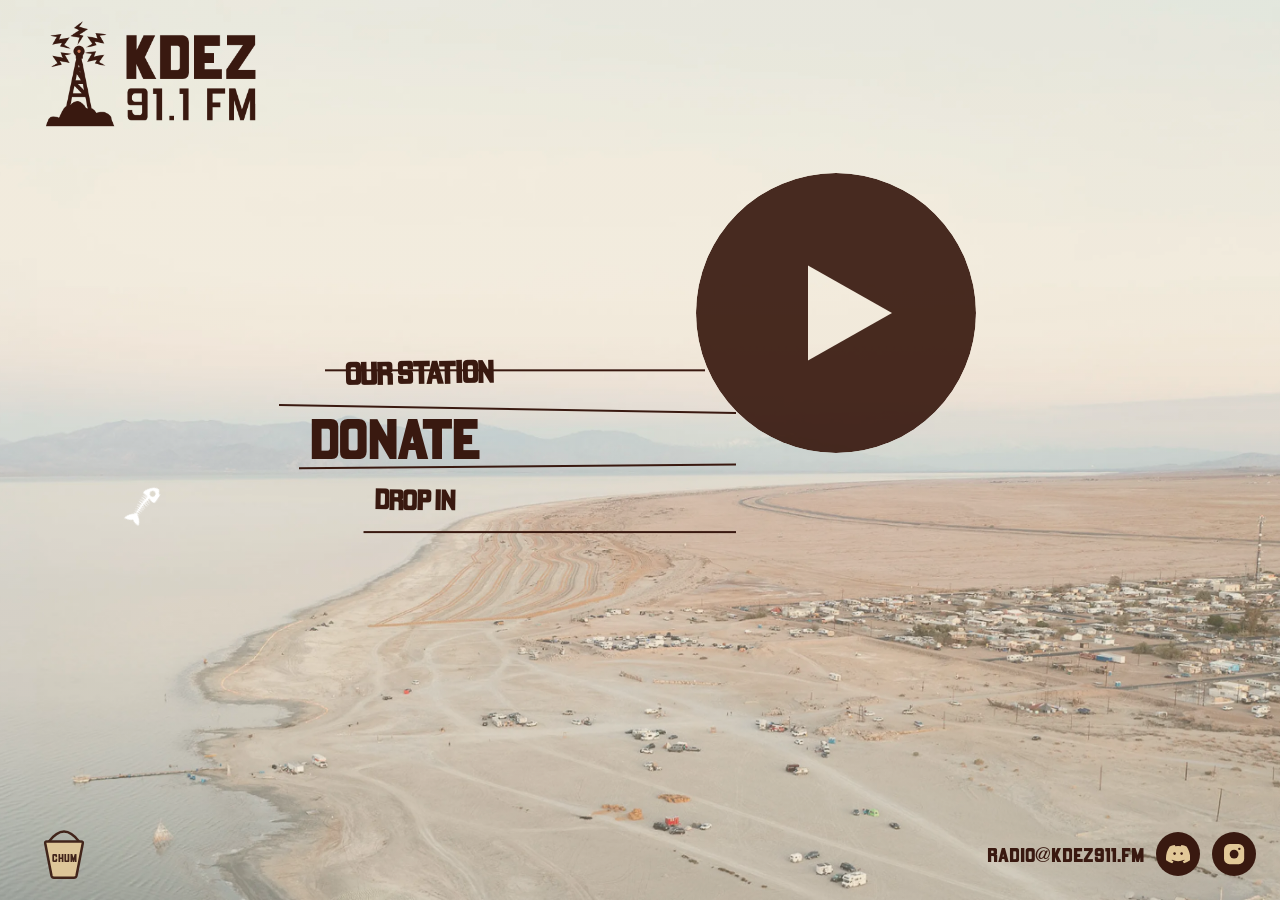
==== commit ceac0df9: "Mobile layout: fixed backgrounds, vertical images, hero sizing, og:site_name - Subpage backgrounds m" ====
--- a/index.html
+++ b/index.html
@@ -10,6 +10,7 @@
     <meta property="og:image" content="https://kdez911.fm/img/OG-home.jpg">
     <meta property="og:url" content="https://kdez911.fm/">
     <meta property="og:type" content="website">
+    <meta property="og:site_name" content="KDEZ 91.1 FM">
     <meta name="twitter:card" content="summary_large_image">
     <meta name="twitter:image" content="https://kdez911.fm/img/OG-home.jpg">
     <link rel="icon" type="image/x-icon" href="img/favicon.ico">
--- a/styles.css
+++ b/styles.css
@@ -612,6 +612,13 @@
 
 /* Media Query for Mobile */
 @media (max-width: 768px) {
+    body {
+        min-height: 100dvh;
+    }
+    .container {
+        min-height: 100dvh;
+    }
+
     /* Mirror the fixed body background at the top so scrolling content
        fades out behind the logo rather than visually overlapping it. */
     body::before {
@@ -626,11 +633,38 @@
         pointer-events: none;
     }
 
-    /* Subpages: body is a flex column so #bottomBar is pushed to the true page bottom */
+    body::before {
+        display: none;
+    }
+
+    body:not(.landing-page) #chumBtn,
+    body:not(.landing-page) .glitch-layer,
+    body:not(.landing-page) .fish-layer {
+        display: none;
+    }
+
+    /* Subpages: body is a flex column so #bottomBar is pushed to the true page bottom.
+       Background goes on a fixed ::before so it never gaps at the bottom (iOS-safe). */
     body:not(.landing-page) {
         display: flex;
         flex-direction: column;
-        min-height: 100vh;
+        min-height: 100dvh;
+        background: transparent;
+    }
+    body:not(.landing-page)::before {
+        display: block;
+        content: '';
+        position: fixed;
+        top: 0;
+        left: 0;
+        width: 100vw;
+        height: 100dvh;
+        background-color: var(--bg-color);
+        background-size: cover;
+        background-repeat: no-repeat;
+        background-position: center bottom;
+        z-index: -1;
+        pointer-events: none;
     }
     body:not(.landing-page) .container {
         flex: 1;
@@ -646,24 +680,32 @@
     }
     /* Mobile: the homepage background (Salton Sea aerial + time-of-day overlay) is
        used across the whole site, shifted left to show more of the water edge. */
-    body.landing-page,
-    body.about-page {
-        background-image: linear-gradient(var(--tod-overlay), var(--tod-overlay)), url('img/VOSS_BOTTLE_EXTRA_WIDE.webp');
+    body.landing-page {
+        background-image: linear-gradient(var(--tod-overlay), var(--tod-overlay)), url('img/KDEZ_MAIN_VERTICAL_1.webp');
         background-size: cover;
         background-position: center bottom;
         background-attachment: scroll;
     }
-    body.donate-page {
-        background-image: linear-gradient(var(--tod-overlay), var(--tod-overlay)), url('img/KDEZ_Tower_Extra_Wide.webp');
+    body.about-page { background-image: none; }
+    body.about-page::before {
+        background-image: linear-gradient(var(--tod-overlay), var(--tod-overlay)), url('img/KDEZ_VOSS_VERTICAL_WIDE.webp');
+        background-position: center bottom;
+        background-repeat: no-repeat;
         background-size: cover;
+    }
+    body.donate-page { background-image: none; }
+    body.donate-page::before {
+        background-image: linear-gradient(var(--tod-overlay), var(--tod-overlay)), url('img/KDEZ_Tower_Vertical_Expanded.webp');
         background-position: center bottom;
-        background-attachment: scroll;
-    }
-    body.stay-in-touch-page {
-        background-image: linear-gradient(var(--tod-overlay), var(--tod-overlay)), url('img/VOSS_BOTTLE_EXTRA_WIDE.webp');
+        background-repeat: no-repeat;
         background-size: cover;
-        background-position: center;
-        background-attachment: scroll;
+    }
+    body.stay-in-touch-page { background-image: none; }
+    body.stay-in-touch-page::before {
+        background-image: linear-gradient(var(--tod-overlay), var(--tod-overlay)), url('img/KDEZ_SLABS_VERTICAL.webp');
+        background-position: center bottom;
+        background-repeat: no-repeat;
+        background-size: cover;
     }
     .content-wrapper {
         flex-direction: column;
@@ -675,11 +717,12 @@
         gap: 1rem;
         order: 2; /* nav sits below the content, full width */
     }
-    .chaotic-menu .menu-item:first-child {
-        transform: translateX(-20px);
-    }
-    .chaotic-menu .menu-item:nth-child(2) {
-        margin-top: 2rem;
+    /* Cap nav lines on mobile so they don't bleed off-screen */
+    .has-line::before,
+    .has-line-bottom::after,
+    .has-lines-tb::before,
+    .has-lines-tb::after {
+        right: -10px;
     }
     .content-area {
         width: 100%;
@@ -701,33 +744,53 @@
         margin-top: 0;
     }
     body:not(.landing-page) .hero-text {
-        align-items: flex-end;
+        align-items: center;
         width: 100%;
+        padding-right: 0;
     }
     #bottomBar {
-        position: static;
-        display: flex;
-        flex-direction: row;
-        align-items: center;
-        justify-content: space-between;
-        padding: 0.75rem 1.25rem 1.25rem;
-    }
-    body.landing-page #bottomBar {
         position: fixed;
         bottom: 0;
         left: 0;
         right: 0;
         z-index: 200;
+        display: flex;
+        flex-direction: row;
+        align-items: center;
+        justify-content: space-between;
+        padding: 0.75rem 1.25rem 0.75rem;
+    }
+    body:not(.landing-page) #bottomBar {
+        justify-content: flex-end;
     }
     #chumBtn {
-        position: static;
-        margin: 0;
-        padding: 0.3rem 0.9rem;
-        font-size: 1rem;
-        height: auto;
-        width: auto;
+        position: relative;
+        left: auto;
+        bottom: auto;
+        width: 72px;
+        height: 54px;
+        padding: 0;
+        background: transparent;
+        border: 0;
+        color: var(--text-color);
         align-self: center;
         order: -1;
+    }
+    #chumBtn .chum-bucket { display: block; width: 100%; height: 100%; position: relative; z-index: 2; }
+    #chumBtn .chum-body { fill: var(--bg-color); }
+    #chumBtn .chum-label {
+        display: block;
+        position: absolute;
+        left: 19%;
+        right: 19%;
+        top: 55%;
+        transform: translateY(-50%);
+        text-align: center;
+        color: var(--text-color);
+        font-size: 8px;
+        letter-spacing: 0;
+        pointer-events: none;
+        z-index: 2;
     }
     #socialBar {
         position: static;
@@ -742,9 +805,10 @@
     body.landing-page .container {
         height: 100dvh;
         min-height: unset;
-        padding-top: 0;
+        padding-top: 6rem;
+        padding-bottom: 5rem;
         top: 0;
-        justify-content: center;
+        justify-content: flex-start;
         align-items: center;
         gap: 0.5rem;
         overflow: hidden;
@@ -761,32 +825,41 @@
     }
     body.landing-page .content-area {
         width: auto;
-        margin-left: -2rem;
+        margin-left: 0;
     }
     .text-content {
         padding: 1.5rem;
-        font-size: 1rem;
+        font-size: 0.8rem;
         margin-top: 1rem;
     }
+    .text-content.player-content {
+        padding: 0;
+        margin: 0;
+    }
+    .radio-player {
+        min-height: unset;
+    }
+    body:not(.landing-page) .text-content {
+        margin-left: 1rem;
+        margin-right: 1rem;
+    }
     .yellow-scratch {
-        font-size: 2.2rem;
+        font-size: 3.6rem;
         transform: translateY(10px) translateX(-10px) rotate(-3deg);
     }
     .black-scratch {
-        font-size: 3rem;
+        font-size: 5rem;
+        margin-top: -20px;
     }
     
-    /* Make menu smaller on mobile */
-    .size-l { font-size: 1.6rem; }
-    .size-xl { font-size: 2.8rem; }
-    .size-m { font-size: 1.4rem; }
-    
-    .offset-2 { margin-top: 1rem; }
-
     /* Shrink the absolute logo on mobile */
     a[href="index.html"] {
         top: 1rem !important;
         left: 1rem !important;
+    }
+    body.landing-page a[href="index.html"] {
+        left: 50% !important;
+        transform: translateX(-50%);
     }
     a[href="index.html"] img {
         max-width: 140px !important;
